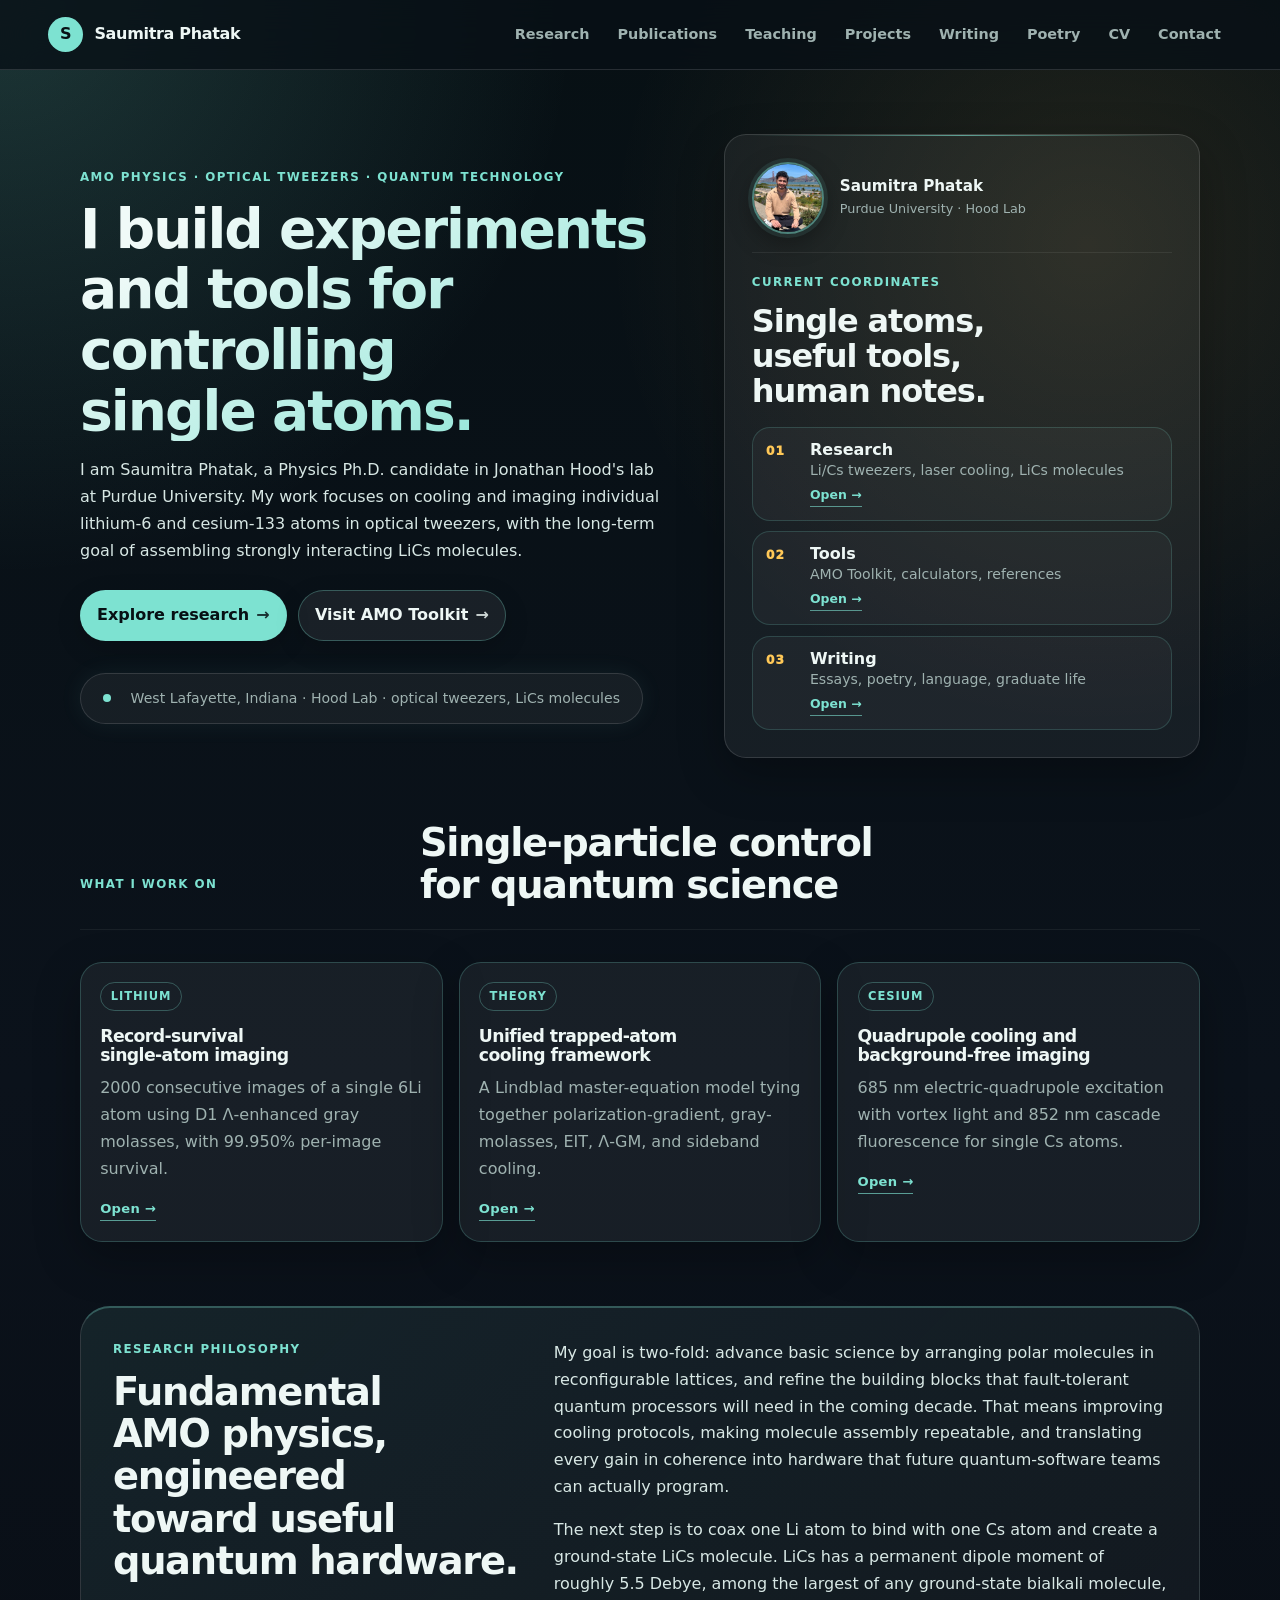
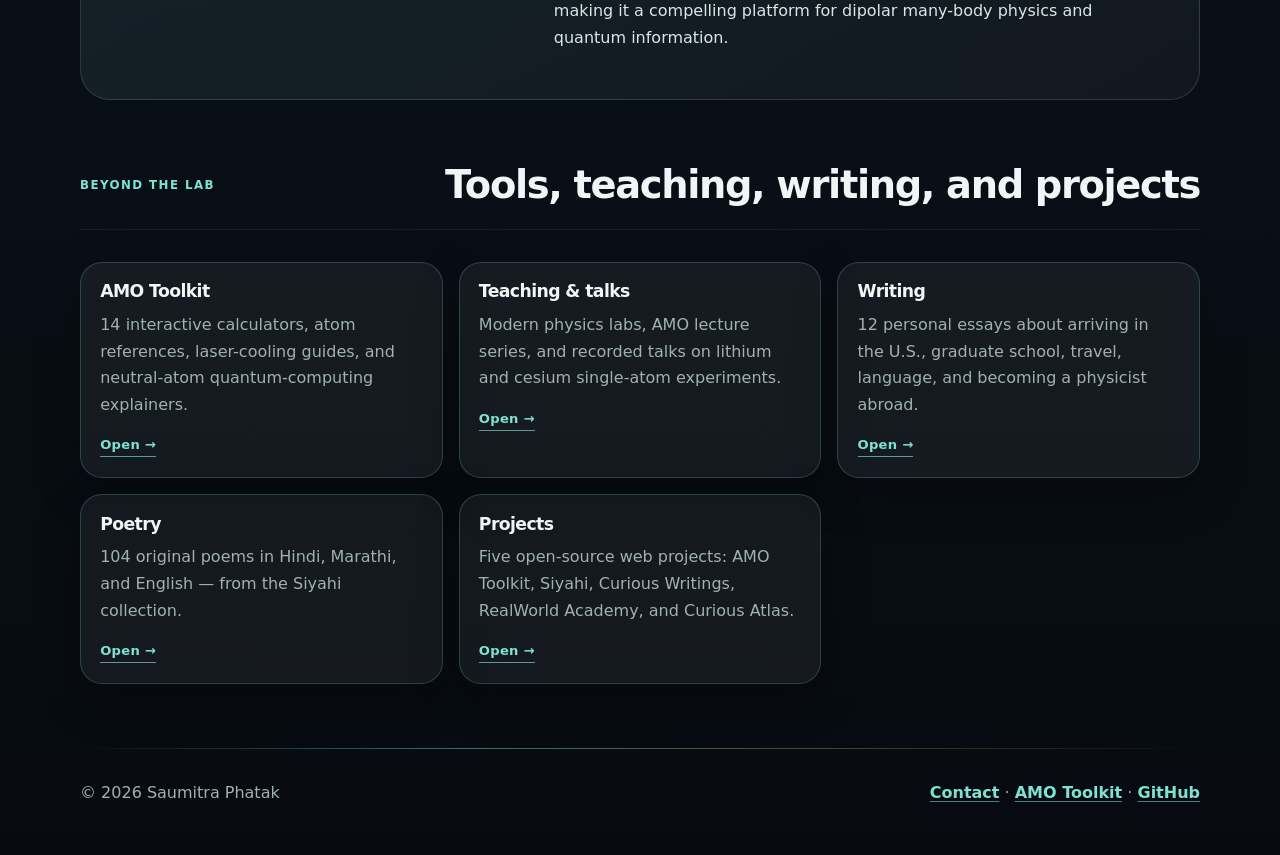
==== index.html @ ee51eb26 "..." ====
<!DOCTYPE html>
<html lang="en">
<head>
  <meta charset="utf-8">
  <meta name="viewport" content="width=device-width, initial-scale=1">
  <title>Saumitra Phatak | AMO Physicist, Builder, Writer</title>
  <meta name="description" content="Personal website of Saumitra Phatak, AMO physicist at Purdue working on optical tweezers, single lithium and cesium atoms, laser cooling, and LiCs molecule assembly.">
  <link rel="canonical" href="https://www.curious96.com/">
  <meta property="og:title" content="Saumitra Phatak | AMO Physicist, Builder, Writer">
  <meta property="og:description" content="Research, publications, teaching, writing, poetry, and AMO tools by Saumitra Phatak.">
  <meta property="og:type" content="website">
  <meta property="og:url" content="https://www.curious96.com/">
  <link rel="icon" href="favicon.svg">
  <link rel="stylesheet" href="css/styles.css">
</head>
<body>
  <header class="site-header">
    <a class="brand" href="index.html" aria-label="Saumitra Phatak home"><span class="brand-mark">S</span><span>Saumitra Phatak</span></a>
    <button class="nav-toggle" aria-label="Toggle navigation">Menu</button>
    <nav class="site-nav" aria-label="Main navigation">
      <a href="research.html">Research</a>
      <a href="publications.html">Publications</a>
      <a href="teaching.html">Teaching</a>
      <a href="projects.html">Projects</a>
      <a href="writing.html">Writing</a>
      <a href="poetry.html">Poetry</a>
      <a href="cv.html">CV</a>
      <a href="contact.html">Contact</a>
    </nav>
  </header>

  <main id="main">
    <section class="hero section-grid">
      <div class="hero-copy">
        <p class="eyebrow">AMO physics · optical tweezers · quantum technology</p>
        <h1>I build experiments and tools for controlling single atoms.</h1>
        <p class="lead">I am Saumitra Phatak, a Physics Ph.D. candidate in Jonathan Hood's lab at Purdue University. My work focuses on cooling and imaging individual lithium-6 and cesium-133 atoms in optical tweezers, with the long-term goal of assembling strongly interacting LiCs molecules.</p>
        <div class="hero-actions">
          <a class="button primary" href="research.html">Explore research</a>
          <a class="button" href="https://amotoolkit.com" target="_blank" rel="noopener">Visit AMO Toolkit</a>
        </div>
        <div class="now-strip">
          <span class="now-dot"></span>
          <span>West Lafayette, Indiana · Hood Lab · optical tweezers, LiCs molecules</span>
        </div>
      </div>
      <aside class="hero-card glass-card">
        <div class="hero-profile">
          <img src="assets/saumitra.jpg" alt="Saumitra Phatak at the Golden Gate Bridge" class="profile-photo">
          <div class="profile-meta">
            <strong>Saumitra Phatak</strong>
            <span>Purdue University · Hood Lab</span>
          </div>
        </div>
        <p class="eyebrow">Current coordinates</p>
        <h2>Single atoms, useful tools, human notes.</h2>
        <div class="coordinate-list">
          <a class="coordinate-item" href="research.html">
            <span>01</span>
            <strong>Research</strong>
            <em>Li/Cs tweezers, laser cooling, LiCs molecules</em>
          </a>
          <a class="coordinate-item" href="https://amotoolkit.com" target="_blank" rel="noopener">
            <span>02</span>
            <strong>Tools</strong>
            <em>AMO Toolkit, calculators, references</em>
          </a>
          <a class="coordinate-item" href="writing.html">
            <span>03</span>
            <strong>Writing</strong>
            <em>Essays, poetry, language, graduate life</em>
          </a>
        </div>
      </aside>
    </section>

    <section class="section reveal">
      <div class="section-head">
        <p class="eyebrow">What I work on</p>
        <h2>Single-particle control for quantum science</h2>
      </div>
      <div class="card-grid three">
        <a class="project-card" href="research.html#lithium">
          <span class="tag">Lithium</span>
          <h3>Record-survival single-atom imaging</h3>
          <p>2000 consecutive images of a single 6Li atom using D1 Λ-enhanced gray molasses, with 99.950% per-image survival.</p>
        </a>
        <a class="project-card" href="research.html#theory">
          <span class="tag">Theory</span>
          <h3>Unified trapped-atom cooling framework</h3>
          <p>A Lindblad master-equation model tying together polarization-gradient, gray-molasses, EIT, Λ-GM, and sideband cooling.</p>
        </a>
        <a class="project-card" href="research.html#cesium">
          <span class="tag">Cesium</span>
          <h3>Quadrupole cooling and background-free imaging</h3>
          <p>685 nm electric-quadrupole excitation with vortex light and 852 nm cascade fluorescence for single Cs atoms.</p>
        </a>
      </div>
    </section>

    <section class="section split-panel reveal">
      <div>
        <p class="eyebrow">Research philosophy</p>
        <h2>Fundamental AMO physics, engineered toward useful quantum hardware.</h2>
      </div>
      <div class="prose">
        <p>My goal is two-fold: advance basic science by arranging polar molecules in reconfigurable lattices, and refine the building blocks that fault-tolerant quantum processors will need in the coming decade. That means improving cooling protocols, making molecule assembly repeatable, and translating every gain in coherence into hardware that future quantum-software teams can actually program.</p>
        <p>The next step is to coax one Li atom to bind with one Cs atom and create a ground-state LiCs molecule. LiCs has a permanent dipole moment of roughly 5.5 Debye, among the largest of any ground-state bialkali molecule, making it a compelling platform for dipolar many-body physics and quantum information.</p>
      </div>
    </section>

    <section class="section reveal">
      <div class="section-head">
        <p class="eyebrow">Beyond the lab</p>
        <h2>Tools, teaching, writing, and projects</h2>
      </div>
      <div class="card-grid three">
        <a class="info-card" href="https://amotoolkit.com" target="_blank" rel="noopener">
          <h3>AMO Toolkit</h3>
          <p>14 interactive calculators, atom references, laser-cooling guides, and neutral-atom quantum-computing explainers.</p>
        </a>
        <a class="info-card" href="teaching.html">
          <h3>Teaching &amp; talks</h3>
          <p>Modern physics labs, AMO lecture series, and recorded talks on lithium and cesium single-atom experiments.</p>
        </a>
        <a class="info-card" href="writing.html">
          <h3>Writing</h3>
          <p>12 personal essays about arriving in the U.S., graduate school, travel, language, and becoming a physicist abroad.</p>
        </a>
        <a class="info-card" href="poetry.html">
          <h3>Poetry</h3>
          <p>104 original poems in Hindi, Marathi, and English — from the Siyahi collection.</p>
        </a>
        <a class="info-card" href="projects.html">
          <h3>Projects</h3>
          <p>Five open-source web projects: AMO Toolkit, Siyahi, Curious Writings, RealWorld Academy, and Curious Atlas.</p>
        </a>
      </div>
    </section>
  </main>

  <footer class="site-footer">
    <span>© <span data-year></span> Saumitra Phatak</span>
    <span><a href="contact.html">Contact</a> · <a href="https://amotoolkit.com" target="_blank" rel="noopener">AMO Toolkit</a> · <a href="https://github.com/saumitraphatak" target="_blank" rel="noopener">GitHub</a></span>
  </footer>
  <script src="js/main.js"></script>
</body>
</html>
---- css/styles.css ----
:root {
  --bg: #081016;
  --bg-soft: #101c24;
  --card: rgba(255,255,255,.055);
  --card-strong: rgba(255,255,255,.09);
  --line: rgba(255,255,255,.13);
  --text: #eef7f5;
  --muted: #9fb2b0;
  --accent: #7de2d1;
  --accent-2: #ffc857;
  --accent-3: #ff7a59;
  --shadow: 0 16px 46px rgba(0,0,0,.28);
  --radius: 22px;
  --max: 1120px;
}
* { box-sizing: border-box; }
html { scroll-behavior: smooth; }
body {
  margin: 0;
  color: var(--text);
  background:
    radial-gradient(circle at top left, rgba(125,226,209,.18), transparent 36rem),
    radial-gradient(circle at 85% 10%, rgba(255,200,87,.11), transparent 30rem),
    linear-gradient(180deg, #071014, #0b121b 44%, #070b11);
  font: 16px/1.68 ui-sans-serif, system-ui, -apple-system, BlinkMacSystemFont, "Segoe UI", sans-serif;
}
a { color: inherit; text-underline-offset: .18em; }
a:focus-visible, button:focus-visible { outline: 2px solid var(--accent); outline-offset: 4px; }
img { max-width: 100%; }
.site-header {
  position: sticky;
  top: 0;
  z-index: 20;
  display: flex;
  align-items: center;
  justify-content: space-between;
  gap: 1rem;
  padding: .9rem clamp(1rem, 4vw, 3rem);
  border-bottom: 1px solid var(--line);
  background: rgba(8,16,22,.78);
  backdrop-filter: blur(18px);
}
.brand { display: inline-flex; align-items: center; gap: .7rem; text-decoration: none; font-weight: 800; letter-spacing: -.02em; }
.brand-mark { display: grid; place-items: center; width: 2.2rem; height: 2.2rem; border-radius: 50%; color: #071014; background: var(--accent); }
.site-nav { display: flex; align-items: center; gap: .35rem; }
.site-nav a { padding: .5rem .7rem; border-radius: 999px; color: var(--muted); text-decoration: none; font-size: .9rem; font-weight: 750; }
.site-nav a:hover, .site-nav a.active { color: var(--text); background: rgba(255,255,255,.08); }
.nav-toggle { display: none; color: var(--text); border: 1px solid var(--line); background: transparent; border-radius: 999px; padding: .45rem .75rem; }
main, .site-footer { width: min(var(--max), calc(100% - 2rem)); margin: 0 auto; }
.section { padding: clamp(2.35rem, 5vw, 4.25rem) 0; }
.section-grid { display: grid; grid-template-columns: minmax(0, 1.02fr) minmax(300px, .82fr); gap: clamp(1.8rem, 4vw, 3.4rem); align-items: center; }
.hero { min-height: auto; padding-top: clamp(2.7rem, 5vw, 4rem); }
.eyebrow { margin: 0 0 .7rem; color: var(--accent); font-weight: 900; text-transform: uppercase; letter-spacing: .12em; font-size: .74rem; }
h1, h2, h3 { line-height: 1.1; letter-spacing: -.035em; text-wrap: balance; }
h1 { margin: 0; font-size: clamp(2.35rem, 4.3vw, 3.95rem); max-width: 760px; }
h2 { margin: 0; font-size: clamp(1.65rem, 3vw, 2.65rem); }
h3 { margin: 0 0 .65rem; font-size: 1.08rem; }
.lead { max-width: 690px; color: #d7e7e4; font-size: clamp(1rem, 1.15vw, 1.08rem); }
.hero-actions { display: flex; flex-wrap: wrap; gap: .7rem; margin-top: 1.6rem; }
.button { display: inline-flex; align-items: center; justify-content: center; gap: .45rem; min-height: 2.7rem; padding: .68rem 1rem; border: 1px solid rgba(125,226,209,.3); border-radius: 999px; text-decoration: none; font-weight: 900; color: var(--text); background: rgba(255,255,255,.065); box-shadow: 0 8px 24px rgba(0,0,0,.18); transition: transform .16s, border-color .16s, background .16s, color .16s; }
.button::after { content: "→"; font-weight: 900; opacity: .85; }
.button:hover { transform: translateY(-2px); border-color: rgba(125,226,209,.75); background: rgba(125,226,209,.12); }
.button.primary { background: var(--accent); color: #071014; border-color: transparent; }
.button.ghost { color: var(--accent); }
.glass-card, .project-card, .info-card, .pub-card, .timeline-item, .writing-card, .contact-card, .cv-block {
  border: 1px solid var(--line);
  border-radius: var(--radius);
  background: var(--card);
  box-shadow: var(--shadow);
}
.hero-card { padding: clamp(1.25rem, 2.4vw, 1.7rem); overflow: hidden; }
.hero-card h2 { font-size: clamp(1.55rem, 2.5vw, 2.15rem); max-width: 13ch; margin-bottom: 1.1rem; }
.orbit { height: 145px; position: relative; display: grid; place-items: center; margin-bottom: .75rem; }
.orbit::before { content: ""; width: 64px; height: 64px; border-radius: 50%; background: var(--accent); box-shadow: 0 0 70px rgba(125,226,209,.45); }
.orbit span { position: absolute; border: 1px solid rgba(255,255,255,.28); border-radius: 50%; animation: spin 14s linear infinite; }
.orbit span:nth-child(1) { width: 145px; height: 58px; transform: rotate(20deg); }
.orbit span:nth-child(2) { width: 130px; height: 78px; transform: rotate(-42deg); animation-duration: 18s; }
.orbit span:nth-child(3) { width: 108px; height: 108px; opacity: .45; animation-duration: 22s; }
@keyframes spin { to { rotate: 360deg; } }
.clean-list { list-style: none; padding: 0; margin: 0; display: grid; gap: .9rem; color: var(--muted); }
.coordinate-list { display: grid; gap: .65rem; }
.coordinate-item {
  display: grid;
  grid-template-columns: 2rem 1fr;
  gap: .15rem .75rem;
  padding: .82rem;
  border: 1px solid rgba(125,226,209,.18);
  border-radius: 18px;
  color: var(--text);
  text-decoration: none;
  background: rgba(255,255,255,.035);
  transition: transform .16s, border-color .16s, background .16s;
}
.coordinate-item:hover { transform: translateY(-2px); border-color: rgba(125,226,209,.55); background: rgba(125,226,209,.09); }
.coordinate-item span {
  grid-row: span 2;
  color: var(--accent-2);
  font-size: .76rem;
  font-weight: 950;
  letter-spacing: .08em;
}
.coordinate-item strong { line-height: 1.1; }
.coordinate-item em { color: var(--muted); font-style: normal; font-size: .88rem; line-height: 1.35; }
.coordinate-item::after {
  content: "Open →";
  grid-column: 2;
  width: fit-content;
  margin-top: .15rem;
  color: var(--accent);
  border-bottom: 1px solid rgba(125,226,209,.6);
  font-size: .78rem;
  font-weight: 900;
}
.section-head { display: flex; justify-content: space-between; gap: 2rem; align-items: end; margin-bottom: 1.8rem; }
.section-head h2 { max-width: 780px; }
.card-grid { display: grid; gap: 1rem; }
.card-grid.three { grid-template-columns: repeat(3, 1fr); }
.project-card, .info-card, .pub-card, .writing-card, .contact-card, .cv-block { padding: 1.2rem; text-decoration: none; transition: transform .18s, border-color .18s, background .18s, box-shadow .18s; }
.project-card[href], .info-card[href], .writing-card[href], .contact-card[href], .pf-card[href] { position: relative; border-color: rgba(125,226,209,.22); }
.project-card[href]::after, .info-card[href]::after, .writing-card[href]::after, .contact-card[href]::after, .pf-card[href]::after {
  content: "Open →";
  display: inline-flex;
  width: fit-content;
  margin-top: .95rem;
  color: var(--accent);
  border-bottom: 1px solid rgba(125,226,209,.65);
  font-size: .82rem;
  font-weight: 900;
  letter-spacing: .02em;
}
.project-card:hover, .info-card:hover, .writing-card:hover, .contact-card:hover, .pf-card:hover { transform: translateY(-3px); border-color: rgba(125,226,209,.65); background: var(--card-strong); box-shadow: 0 18px 54px rgba(0,0,0,.34); }
.project-card p, .info-card p, .pub-card p, .writing-card p, .cv-block p { color: var(--muted); margin: 0; }
.tag { display: inline-flex; width: fit-content; padding: .22rem .6rem; margin-bottom: 1rem; border: 1px solid rgba(125,226,209,.3); color: var(--accent); border-radius: 999px; font-size: .72rem; font-weight: 900; text-transform: uppercase; letter-spacing: .08em; }
.split-panel { display: grid; grid-template-columns: .8fr 1.2fr; gap: 2rem; padding: 2rem; border: 1px solid var(--line); border-radius: calc(var(--radius) + 8px); background: linear-gradient(135deg, rgba(125,226,209,.09), rgba(255,255,255,.04)); }
.prose { color: #d8e8e5; }
.prose a, .site-footer a { color: var(--accent); font-weight: 850; text-decoration: underline; text-decoration-color: rgba(125,226,209,.55); }
.prose a:hover, .site-footer a:hover { text-decoration-color: var(--accent-2); color: var(--accent-2); }
.prose p:first-child { margin-top: 0; }
.page-hero { padding: clamp(3rem, 5vw, 4.2rem) 0 1.5rem; }
.page-hero h1 { font-size: clamp(2.15rem, 4.1vw, 3.45rem); max-width: 760px; }
.page-hero p { max-width: 760px; color: var(--muted); font-size: 1.03rem; }
.timeline { display: grid; gap: 1rem; }
.timeline-item { display: grid; grid-template-columns: 120px 1fr; gap: 1rem; padding: 1.25rem; }
.timeline-year { color: var(--accent-2); font-weight: 900; }
.pub-card { display: grid; gap: .75rem; margin-bottom: 1rem; }
.pub-links { display: flex; flex-wrap: wrap; gap: .55rem; }
.pub-links a { color: #071014; background: var(--accent); border-radius: 999px; padding: .35rem .68rem; text-decoration: none; font-weight: 900; transition: transform .16s, background .16s; }
.pub-links a::after { content: " ↗"; }
.pub-links a:hover { transform: translateY(-2px); background: var(--accent-2); }
.meta-row { display: flex; flex-wrap: wrap; gap: .5rem; color: var(--muted); font-size: .9rem; }
.skill-grid { display: grid; grid-template-columns: repeat(4, 1fr); gap: 1rem; }
.skill-grid ul { margin: .5rem 0 0; padding-left: 1.1rem; color: var(--muted); }
.writing-list { display: grid; gap: .85rem; }
.writing-card { display: grid; grid-template-columns: 1fr auto; gap: 1rem; align-items: center; }
.lang-pill { color: #071014; background: var(--accent-2); border-radius: 999px; padding: .2rem .55rem; font-weight: 900; font-size: .75rem; }
.contact-grid { display: grid; grid-template-columns: repeat(2, 1fr); gap: 1rem; }
.site-footer { display: flex; justify-content: space-between; gap: 1rem; padding: 2rem 0 3rem; color: var(--muted); border-top: 1px solid var(--line); }
.site-footer a { color: var(--accent); }
@media (max-width: 860px) {
  .nav-toggle { display: inline-flex; }
  .site-nav { display: none; position: absolute; top: 64px; left: 1rem; right: 1rem; flex-direction: column; align-items: stretch; padding: 1rem; border: 1px solid var(--line); border-radius: 20px; background: rgba(8,16,22,.96); }
  .site-nav.open { display: flex; }
  .section-grid, .split-panel, .timeline-item, .contact-grid { grid-template-columns: 1fr; }
  .card-grid.three, .skill-grid { grid-template-columns: 1fr; }
  .section-head { display: block; }
  .site-footer { flex-direction: column; }
  .hero { padding-top: 2.25rem; }
  h1 { font-size: clamp(2rem, 10vw, 2.85rem); }
  .page-hero h1 { font-size: clamp(2rem, 9vw, 2.75rem); }
}
@media (min-width: 1400px) {
  h1 { font-size: 3.85rem; }
  .page-hero h1 { font-size: 3.35rem; }
  .hero { padding-top: 3.75rem; }
}
/* Scroll reveal */
.reveal { opacity: 0; transform: translateY(24px); transition: opacity .6s, transform .6s; }
.reveal.visible { opacity: 1; transform: none; }

/* Now strip */
.now-strip { display: flex; align-items: center; gap: 1.2rem; padding: .8rem 1.4rem; border: 1px solid var(--line); border-radius: 999px; background: var(--card); color: var(--muted); font-size: .88rem; margin-top: 2rem; width: fit-content; }
.now-dot { width: 8px; height: 8px; border-radius: 50%; background: var(--accent); flex-shrink: 0; animation: pulse 2s ease-in-out infinite; }
@keyframes pulse { 0%,100% { opacity:1; } 50% { opacity:.4; } }

/* Poem cards */
.poem-grid { display: grid; gap: 1.5rem; grid-template-columns: repeat(auto-fill, minmax(300px, 1fr)); }
.poem-card { padding: 1.75rem; }
.poem-lang-pill { display: inline-flex; padding: .22rem .65rem; border-radius: 999px; font-size: .72rem; font-weight: 900; text-transform: uppercase; letter-spacing: .08em; margin-bottom: 1rem; }
.lang-hindi { background: rgba(255,200,87,.15); color: var(--accent-2); }
.lang-marathi { background: rgba(255,122,89,.15); color: var(--accent-3); }
.lang-english { background: rgba(125,226,209,.15); color: var(--accent); }
.poem-card h3 { font-size: 1.1rem; margin: 0 0 1rem; }
.poem-body-lines { list-style: none; padding: 0; margin: 0; display: grid; gap: .3rem; color: var(--muted); font-style: italic; font-size: .95rem; line-height: 1.7; }
.poem-body-lines.devanagari { font-style: normal; }
.poem-stanza + .poem-stanza { margin-top: .85rem; }
.poem-meaning-note { font-size: .82rem; color: var(--muted); border-top: 1px solid var(--line); padding-top: .75rem; margin-top: .75rem; }

/* Filter row */
.filter-row { display: flex; flex-wrap: wrap; gap: .5rem; margin-bottom: 2rem; }
.filter-btn { padding: .45rem .9rem; border: 1px solid var(--line); border-radius: 999px; background: transparent; color: var(--muted); font-size: .85rem; font-weight: 700; cursor: pointer; transition: background .15s, color .15s, border-color .15s; }
.filter-btn:hover, .filter-btn.active { background: rgba(125,226,209,.15); color: var(--accent); border-color: rgba(125,226,209,.4); }

/* Project feature grid */
.pf-grid { display: grid; grid-template-columns: repeat(auto-fill, minmax(300px, 1fr)); gap: 1.25rem; }
.pf-card { display: block; padding: 1.75rem; text-decoration: none; border: 1px solid var(--line); border-radius: var(--radius); background: var(--card); transition: transform .18s, border-color .18s, background .18s; }
.pf-card:hover { transform: translateY(-4px); border-color: rgba(125,226,209,.45); background: var(--card-strong); }
.pf-card p { color: var(--muted); margin: .5rem 0 0; }
.pf-url { font-size: .8rem; color: var(--muted); margin-top: .6rem; display: block; }

/* CV education & awards */
.cv-edu { display: grid; gap: 1rem; margin-bottom: 2.5rem; }
.cv-edu-item { display: grid; grid-template-columns: 100px 1fr; gap: 1rem; padding: 1.25rem; border: 1px solid var(--line); border-radius: var(--radius); background: var(--card); }
.cv-year { color: var(--accent-2); font-weight: 900; font-size: .9rem; padding-top: .2rem; }
.cv-edu-item h3 { margin-bottom: .25rem; font-size: 1.1rem; }
.cv-edu-item p { color: var(--muted); margin: 0; font-size: .9rem; }
.award-list { display: grid; gap: .75rem; }
.award-item { display: grid; grid-template-columns: 100px 1fr; gap: 1rem; color: var(--muted); padding: .75rem 1.25rem; border: 1px solid var(--line); border-radius: var(--radius); background: var(--card); align-items: start; }
.award-item strong { color: var(--text); font-size: .95rem; display: block; margin-bottom: .2rem; }

/* Contact grid — 3-col on wider screens */
@media (min-width: 860px) { .contact-grid { grid-template-columns: repeat(3, 1fr); } }

/* ─── ELEVATION PASS ──────────────────────────────────────────────── */

/* 1 · Hero headline gradient — text reads white fading to teal */
.hero-copy h1 {
  background: linear-gradient(148deg, #f0faf8 15%, #7de2d1 100%);
  -webkit-background-clip: text;
  -webkit-text-fill-color: transparent;
  background-clip: text;
}

/* 2 · Hero card: top-edge shimmer — simulates a glass surface catching light */
.hero-card {
  position: relative;
  overflow: hidden;
}
.hero-card::after {
  content: '';
  position: absolute;
  inset: 0 0 auto 0;
  height: 1px;
  background: linear-gradient(90deg, transparent 5%, rgba(125,226,209,.65) 50%, transparent 95%);
  pointer-events: none;
}

/* 3 · Interactive cards: accent ring + depth glow on hover */
.project-card:hover,
.info-card:hover,
.contact-card:hover {
  box-shadow: 0 0 0 1px rgba(125,226,209,.38),
              0 22px 60px rgba(0,0,0,.45),
              0 0 32px rgba(125,226,209,.07) !important;
}

/* 4 · Timeline: left accent + horizontal slide on hover */
.timeline-item {
  border-left: 2px solid rgba(125,226,209,.22) !important;
  transition: border-left-color .2s, transform .2s, background .2s !important;
}
.timeline-item:hover {
  border-left-color: rgba(125,226,209,.7) !important;
  transform: translateX(4px) !important;
  background: rgba(125,226,209,.04) !important;
}

/* 5 · Publication card: teal left accent for editorial weight */
.pub-card {
  border-left-width: 2px !important;
  border-left-color: rgba(125,226,209,.55) !important;
  padding-left: 1.5rem;
  transition: border-left-color .2s, box-shadow .2s;
}
.pub-card:hover { border-left-color: var(--accent) !important; }

/* 6 · Section head: thin separator anchors the title */
.section-head {
  padding-bottom: 1.4rem;
  border-bottom: 1px solid rgba(255,255,255,.06);
  margin-bottom: 2rem;
}

/* 7 · Split-panel: top accent stripe */
.split-panel {
  border-top: 2px solid rgba(125,226,209,.3);
}

/* 8 · Footer: gradient rule instead of solid line */
.site-footer {
  border-top: none;
  position: relative;
}
.site-footer::before {
  content: '';
  position: absolute;
  top: 0; left: 0; right: 0;
  height: 1px;
  background: linear-gradient(90deg,
    transparent,
    rgba(125,226,209,.45) 35%,
    rgba(255,200,87,.3) 65%,
    transparent);
}

/* 9 · Staggered fade-in for card-grid children when parent reveals */
.reveal .card-grid > *,
.reveal .pf-grid > * {
  opacity: 0;
  transform: translateY(18px);
  transition: opacity .5s, transform .5s;
}
.reveal.visible .card-grid > *,
.reveal.visible .pf-grid > * { opacity: 1; transform: none; }
.reveal.visible .card-grid > *:nth-child(1),
.reveal.visible .pf-grid > *:nth-child(1) { transition-delay: 0s; }
.reveal.visible .card-grid > *:nth-child(2),
.reveal.visible .pf-grid > *:nth-child(2) { transition-delay: .08s; }
.reveal.visible .card-grid > *:nth-child(3),
.reveal.visible .pf-grid > *:nth-child(3) { transition-delay: .16s; }
.reveal.visible .card-grid > *:nth-child(4),
.reveal.visible .pf-grid > *:nth-child(4) { transition-delay: .24s; }
.reveal.visible .card-grid > *:nth-child(5),
.reveal.visible .pf-grid > *:nth-child(5) { transition-delay: .32s; }

/* 10 · Now-strip: subtle ambient glow */
.now-strip { box-shadow: 0 0 24px rgba(125,226,209,.07); }

/* 11 · Page-hero bottom rule — visual anchor before content */
.page-hero { border-bottom: 1px solid rgba(255,255,255,.05); margin-bottom: .5rem; }

/* ─── PROFILE PHOTO ──────────────────────────────────────────────── */
.hero-profile {
  display: flex;
  align-items: center;
  gap: 1rem;
  margin-bottom: 1.25rem;
  padding-bottom: 1.1rem;
  border-bottom: 1px solid rgba(255,255,255,.07);
}
.profile-photo {
  width: 72px;
  height: 72px;
  border-radius: 50%;
  object-fit: cover;
  object-position: center top;
  border: 2px solid rgba(125,226,209,.5);
  box-shadow: 0 0 0 4px rgba(125,226,209,.1), 0 8px 24px rgba(0,0,0,.35);
  flex-shrink: 0;
}
.profile-meta { display: flex; flex-direction: column; gap: .2rem; }
.profile-meta strong { font-size: .95rem; color: var(--text); line-height: 1.2; }
.profile-meta span { font-size: .8rem; color: var(--muted); }

/* Contact page: large photo alongside hero text */
.contact-hero-profile { display: flex; align-items: flex-start; gap: 2.5rem; }
.contact-profile-photo {
  width: 160px;
  height: 160px;
  border-radius: var(--radius);
  object-fit: cover;
  object-position: center top;
  border: 1px solid rgba(125,226,209,.3);
  box-shadow: 0 0 0 6px rgba(125,226,209,.07), var(--shadow);
  flex-shrink: 0;
}
@media (max-width: 600px) {
  .contact-hero-profile { flex-direction: column; align-items: center; text-align: center; }
  .contact-profile-photo { width: 120px; height: 120px; }
}
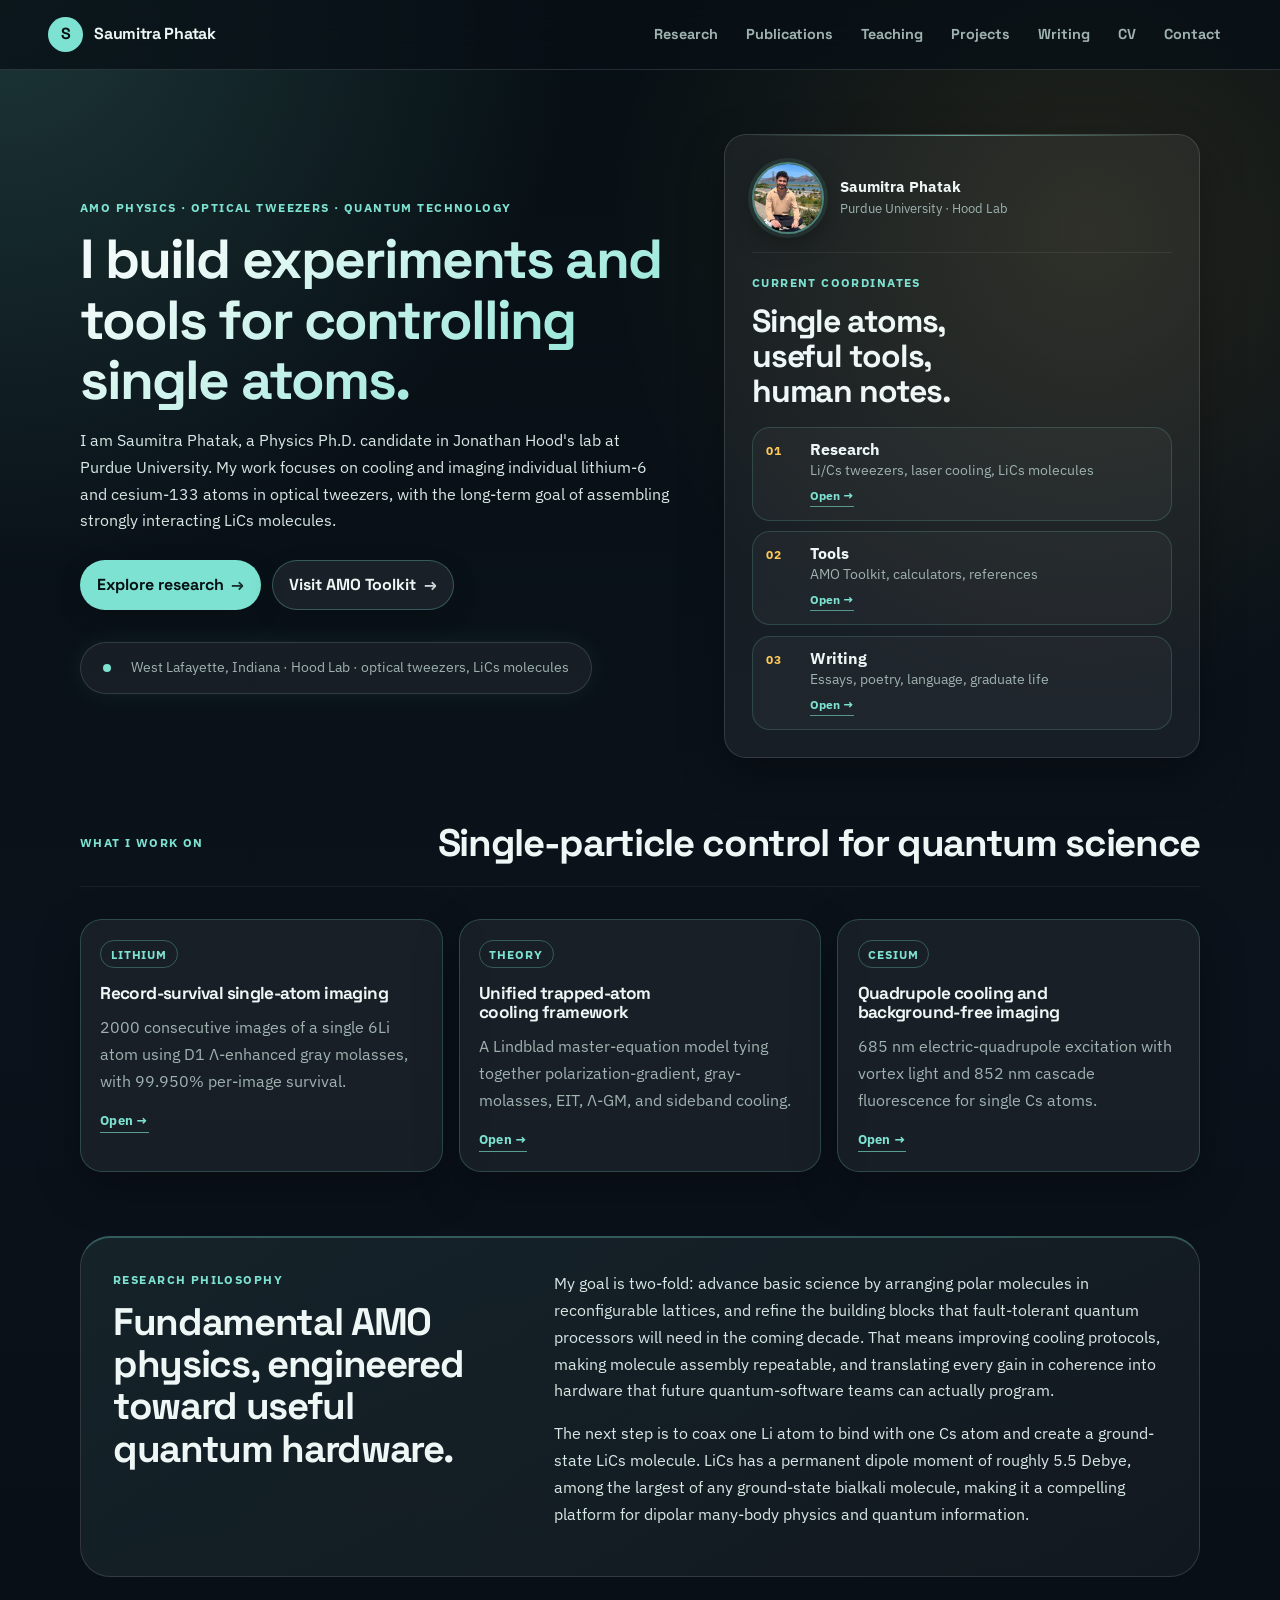
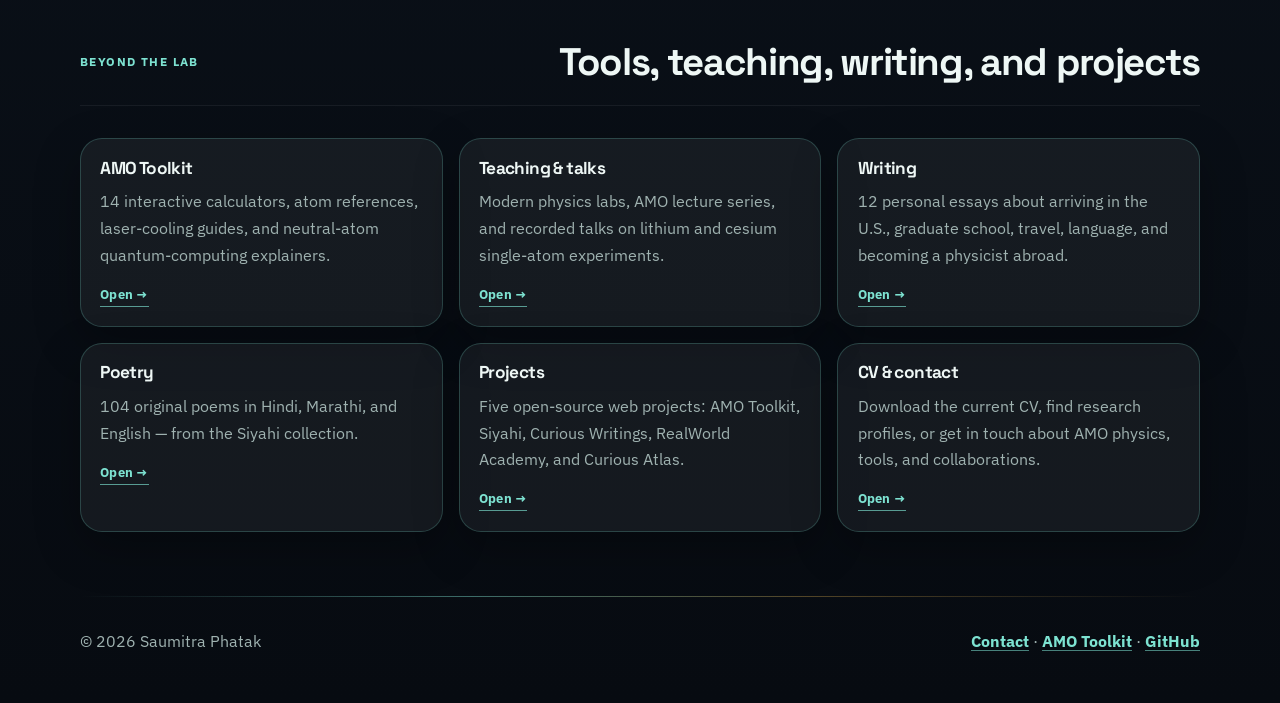
==== commit 7e59304b: "..." ====
--- a/index.html
+++ b/index.html
@@ -11,7 +11,7 @@
   <meta property="og:type" content="website">
   <meta property="og:url" content="https://www.curious96.com/">
   <link rel="icon" href="favicon.svg">
-  <link rel="stylesheet" href="css/styles.css">
+  <link rel="preconnect" href="https://fonts.googleapis.com"><link rel="preconnect" href="https://fonts.gstatic.com" crossorigin><link href="https://fonts.googleapis.com/css2?family=IBM+Plex+Sans:wght@400;500;600;700;800&family=Space+Grotesk:wght@500;600;700&family=Noto+Serif+Devanagari:wght@400;600&display=swap" rel="stylesheet"><link rel="stylesheet" href="css/styles.css">
 </head>
 <body>
   <header class="site-header">
@@ -23,7 +23,7 @@
       <a href="teaching.html">Teaching</a>
       <a href="projects.html">Projects</a>
       <a href="writing.html">Writing</a>
-      <a href="poetry.html">Poetry</a>
+      
       <a href="cv.html">CV</a>
       <a href="contact.html">Contact</a>
     </nav>
@@ -135,6 +135,10 @@
           <h3>Projects</h3>
           <p>Five open-source web projects: AMO Toolkit, Siyahi, Curious Writings, RealWorld Academy, and Curious Atlas.</p>
         </a>
+        <a class="info-card" href="contact.html">
+          <h3>CV &amp; contact</h3>
+          <p>Download the current CV, find research profiles, or get in touch about AMO physics, tools, and collaborations.</p>
+        </a>
       </div>
     </section>
   </main>
--- a/css/styles.css
+++ b/css/styles.css
@@ -22,7 +22,7 @@
     radial-gradient(circle at top left, rgba(125,226,209,.18), transparent 36rem),
     radial-gradient(circle at 85% 10%, rgba(255,200,87,.11), transparent 30rem),
     linear-gradient(180deg, #071014, #0b121b 44%, #070b11);
-  font: 16px/1.68 ui-sans-serif, system-ui, -apple-system, BlinkMacSystemFont, "Segoe UI", sans-serif;
+  font: 16px/1.68 "IBM Plex Sans", ui-sans-serif, system-ui, -apple-system, BlinkMacSystemFont, "Segoe UI", sans-serif;
 }
 a { color: inherit; text-underline-offset: .18em; }
 a:focus-visible, button:focus-visible { outline: 2px solid var(--accent); outline-offset: 4px; }
@@ -40,10 +40,10 @@
   background: rgba(8,16,22,.78);
   backdrop-filter: blur(18px);
 }
-.brand { display: inline-flex; align-items: center; gap: .7rem; text-decoration: none; font-weight: 800; letter-spacing: -.02em; }
+.brand { display: inline-flex; align-items: center; gap: .7rem; text-decoration: none; font-family: "Space Grotesk", "IBM Plex Sans", sans-serif; font-weight: 800; letter-spacing: -.02em; }
 .brand-mark { display: grid; place-items: center; width: 2.2rem; height: 2.2rem; border-radius: 50%; color: #071014; background: var(--accent); }
 .site-nav { display: flex; align-items: center; gap: .35rem; }
-.site-nav a { padding: .5rem .7rem; border-radius: 999px; color: var(--muted); text-decoration: none; font-size: .9rem; font-weight: 750; }
+.site-nav a { padding: .5rem .7rem; border-radius: 999px; color: var(--muted); text-decoration: none; font-family: "Space Grotesk", "IBM Plex Sans", sans-serif; font-size: .9rem; font-weight: 700; }
 .site-nav a:hover, .site-nav a.active { color: var(--text); background: rgba(255,255,255,.08); }
 .nav-toggle { display: none; color: var(--text); border: 1px solid var(--line); background: transparent; border-radius: 999px; padding: .45rem .75rem; }
 main, .site-footer { width: min(var(--max), calc(100% - 2rem)); margin: 0 auto; }
@@ -51,13 +51,13 @@
 .section-grid { display: grid; grid-template-columns: minmax(0, 1.02fr) minmax(300px, .82fr); gap: clamp(1.8rem, 4vw, 3.4rem); align-items: center; }
 .hero { min-height: auto; padding-top: clamp(2.7rem, 5vw, 4rem); }
 .eyebrow { margin: 0 0 .7rem; color: var(--accent); font-weight: 900; text-transform: uppercase; letter-spacing: .12em; font-size: .74rem; }
-h1, h2, h3 { line-height: 1.1; letter-spacing: -.035em; text-wrap: balance; }
+h1, h2, h3 { font-family: "Space Grotesk", "IBM Plex Sans", sans-serif; line-height: 1.1; letter-spacing: -.035em; text-wrap: balance; }
 h1 { margin: 0; font-size: clamp(2.35rem, 4.3vw, 3.95rem); max-width: 760px; }
 h2 { margin: 0; font-size: clamp(1.65rem, 3vw, 2.65rem); }
 h3 { margin: 0 0 .65rem; font-size: 1.08rem; }
 .lead { max-width: 690px; color: #d7e7e4; font-size: clamp(1rem, 1.15vw, 1.08rem); }
 .hero-actions { display: flex; flex-wrap: wrap; gap: .7rem; margin-top: 1.6rem; }
-.button { display: inline-flex; align-items: center; justify-content: center; gap: .45rem; min-height: 2.7rem; padding: .68rem 1rem; border: 1px solid rgba(125,226,209,.3); border-radius: 999px; text-decoration: none; font-weight: 900; color: var(--text); background: rgba(255,255,255,.065); box-shadow: 0 8px 24px rgba(0,0,0,.18); transition: transform .16s, border-color .16s, background .16s, color .16s; }
+.button { display: inline-flex; align-items: center; justify-content: center; gap: .45rem; min-height: 2.7rem; padding: .68rem 1rem; border: 1px solid rgba(125,226,209,.3); border-radius: 999px; text-decoration: none; font-family: "Space Grotesk", "IBM Plex Sans", sans-serif; font-weight: 900; color: var(--text); background: rgba(255,255,255,.065); box-shadow: 0 8px 24px rgba(0,0,0,.18); transition: transform .16s, border-color .16s, background .16s, color .16s; }
 .button::after { content: "→"; font-weight: 900; opacity: .85; }
 .button:hover { transform: translateY(-2px); border-color: rgba(125,226,209,.75); background: rgba(125,226,209,.12); }
 .button.primary { background: var(--accent); color: #071014; border-color: transparent; }
@@ -117,7 +117,7 @@
 .card-grid.three { grid-template-columns: repeat(3, 1fr); }
 .project-card, .info-card, .pub-card, .writing-card, .contact-card, .cv-block { padding: 1.2rem; text-decoration: none; transition: transform .18s, border-color .18s, background .18s, box-shadow .18s; }
 .project-card[href], .info-card[href], .writing-card[href], .contact-card[href], .pf-card[href] { position: relative; border-color: rgba(125,226,209,.22); }
-.project-card[href]::after, .info-card[href]::after, .writing-card[href]::after, .contact-card[href]::after, .pf-card[href]::after {
+.project-card[href]::after, .info-card[href]::after, .pf-card[href]::after {
   content: "Open →";
   display: inline-flex;
   width: fit-content;
@@ -128,13 +128,18 @@
   font-weight: 900;
   letter-spacing: .02em;
 }
+.writing-card[href] h3::after, .contact-card[href] h3::after {
+  content: " ↗";
+  color: var(--accent);
+  font-size: .9em;
+}
 .project-card:hover, .info-card:hover, .writing-card:hover, .contact-card:hover, .pf-card:hover { transform: translateY(-3px); border-color: rgba(125,226,209,.65); background: var(--card-strong); box-shadow: 0 18px 54px rgba(0,0,0,.34); }
-.project-card p, .info-card p, .pub-card p, .writing-card p, .cv-block p { color: var(--muted); margin: 0; }
+.project-card p, .info-card p, .pub-card p, .writing-card p, .contact-card p, .cv-block p { color: var(--muted); margin: 0; }
 .tag { display: inline-flex; width: fit-content; padding: .22rem .6rem; margin-bottom: 1rem; border: 1px solid rgba(125,226,209,.3); color: var(--accent); border-radius: 999px; font-size: .72rem; font-weight: 900; text-transform: uppercase; letter-spacing: .08em; }
 .split-panel { display: grid; grid-template-columns: .8fr 1.2fr; gap: 2rem; padding: 2rem; border: 1px solid var(--line); border-radius: calc(var(--radius) + 8px); background: linear-gradient(135deg, rgba(125,226,209,.09), rgba(255,255,255,.04)); }
 .prose { color: #d8e8e5; }
-.prose a, .site-footer a { color: var(--accent); font-weight: 850; text-decoration: underline; text-decoration-color: rgba(125,226,209,.55); }
-.prose a:hover, .site-footer a:hover { text-decoration-color: var(--accent-2); color: var(--accent-2); }
+.prose a, .lead a, .site-footer a { color: var(--accent); font-weight: 850; text-decoration: underline; text-decoration-color: rgba(125,226,209,.55); }
+.prose a:hover, .lead a:hover, .site-footer a:hover { text-decoration-color: var(--accent-2); color: var(--accent-2); }
 .prose p:first-child { margin-top: 0; }
 .page-hero { padding: clamp(3rem, 5vw, 4.2rem) 0 1.5rem; }
 .page-hero h1 { font-size: clamp(2.15rem, 4.1vw, 3.45rem); max-width: 760px; }
@@ -190,6 +195,9 @@
 .lang-marathi { background: rgba(255,122,89,.15); color: var(--accent-3); }
 .lang-english { background: rgba(125,226,209,.15); color: var(--accent); }
 .poem-card h3 { font-size: 1.1rem; margin: 0 0 1rem; }
+.devanagari { font-family: "Noto Serif Devanagari", serif; }
+.title-translation { font-family: inherit; font-weight: 400; color: var(--muted); font-size: .85rem; }
+.essay-translation { font-size: .88rem; }
 .poem-body-lines { list-style: none; padding: 0; margin: 0; display: grid; gap: .3rem; color: var(--muted); font-style: italic; font-size: .95rem; line-height: 1.7; }
 .poem-body-lines.devanagari { font-style: normal; }
 .poem-stanza + .poem-stanza { margin-top: .85rem; }
@@ -206,6 +214,8 @@
 .pf-card:hover { transform: translateY(-4px); border-color: rgba(125,226,209,.45); background: var(--card-strong); }
 .pf-card p { color: var(--muted); margin: .5rem 0 0; }
 .pf-url { font-size: .8rem; color: var(--muted); margin-top: .6rem; display: block; }
+.action-row { margin-top: 1.5rem; }
+.inline-code { background: rgba(255,255,255,.08); padding: .1rem .4rem; border-radius: 4px; font-size: .9em; }
 
 /* CV education & awards */
 .cv-edu { display: grid; gap: 1rem; margin-bottom: 2.5rem; }
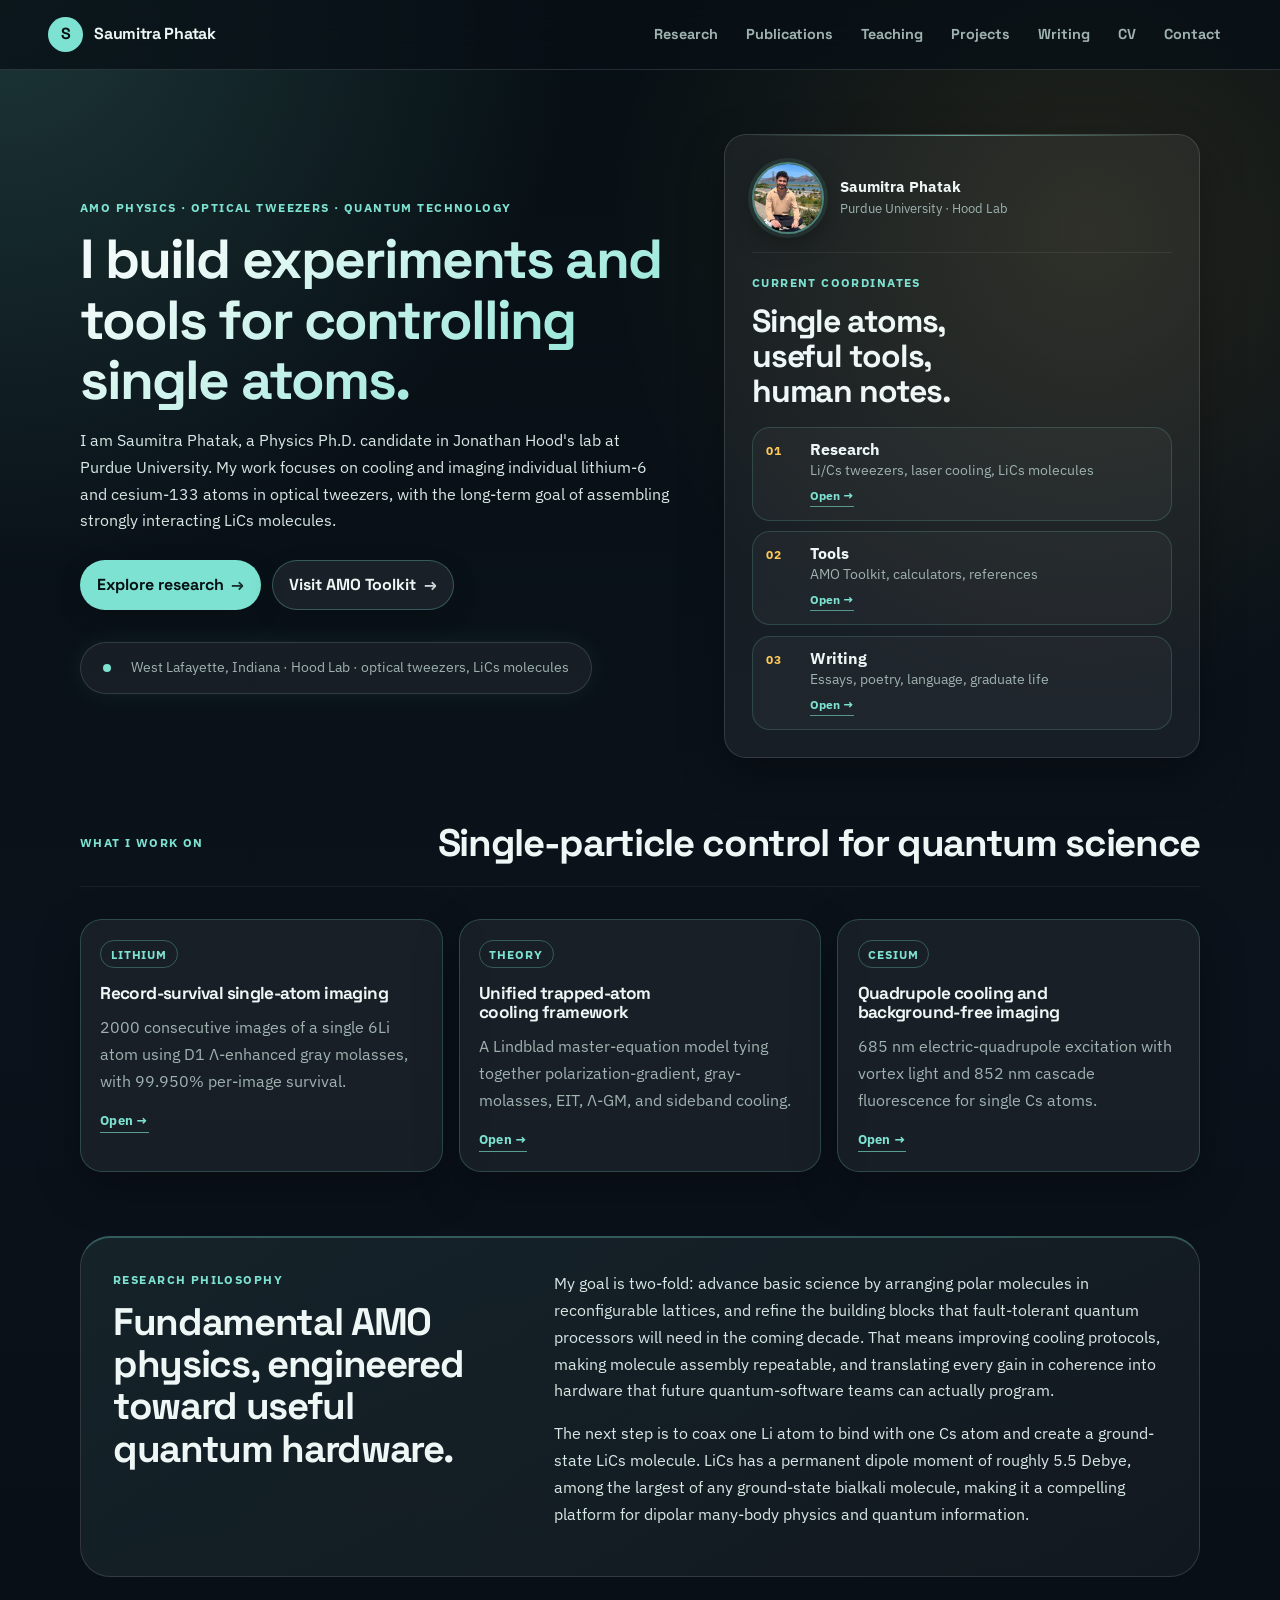
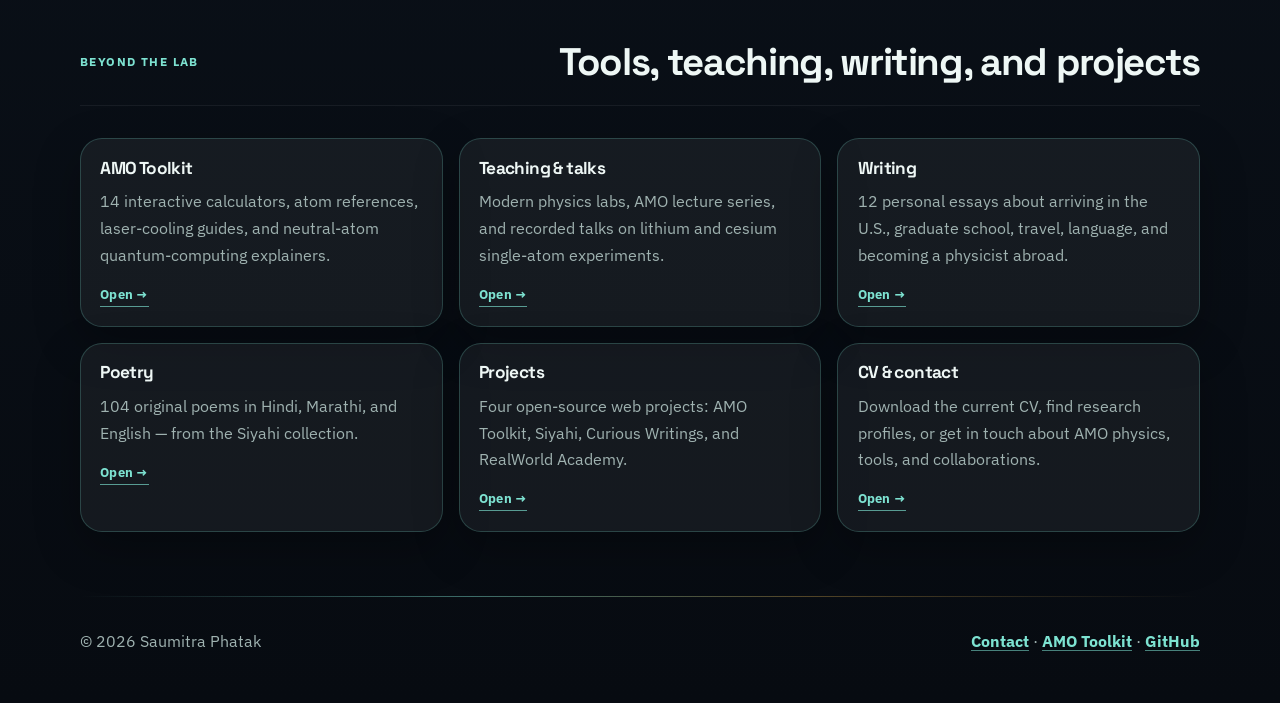
==== commit f572f85a: "...." ====
--- a/index.html
+++ b/index.html
@@ -133,7 +133,7 @@
         </a>
         <a class="info-card" href="projects.html">
           <h3>Projects</h3>
-          <p>Five open-source web projects: AMO Toolkit, Siyahi, Curious Writings, RealWorld Academy, and Curious Atlas.</p>
+          <p>Four open-source web projects: AMO Toolkit, Siyahi, Curious Writings, and RealWorld Academy.</p>
         </a>
         <a class="info-card" href="contact.html">
           <h3>CV &amp; contact</h3>
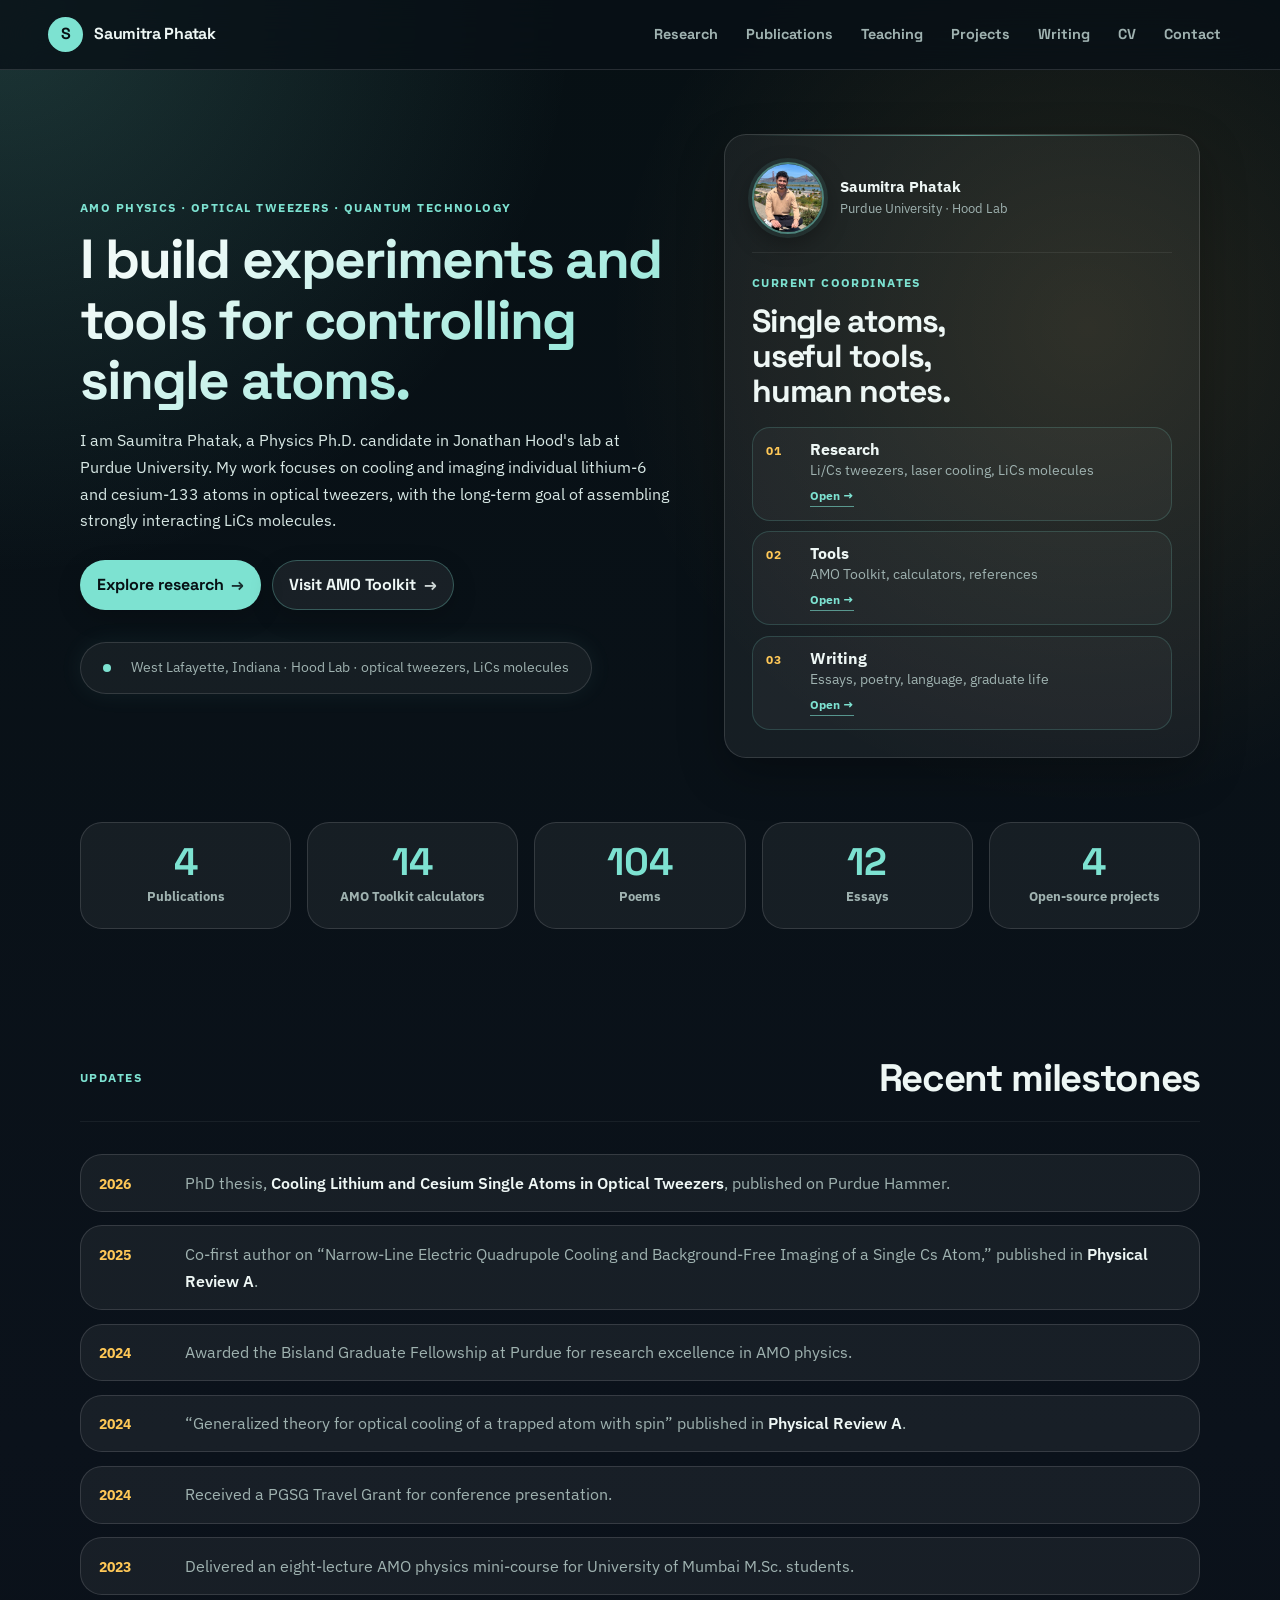
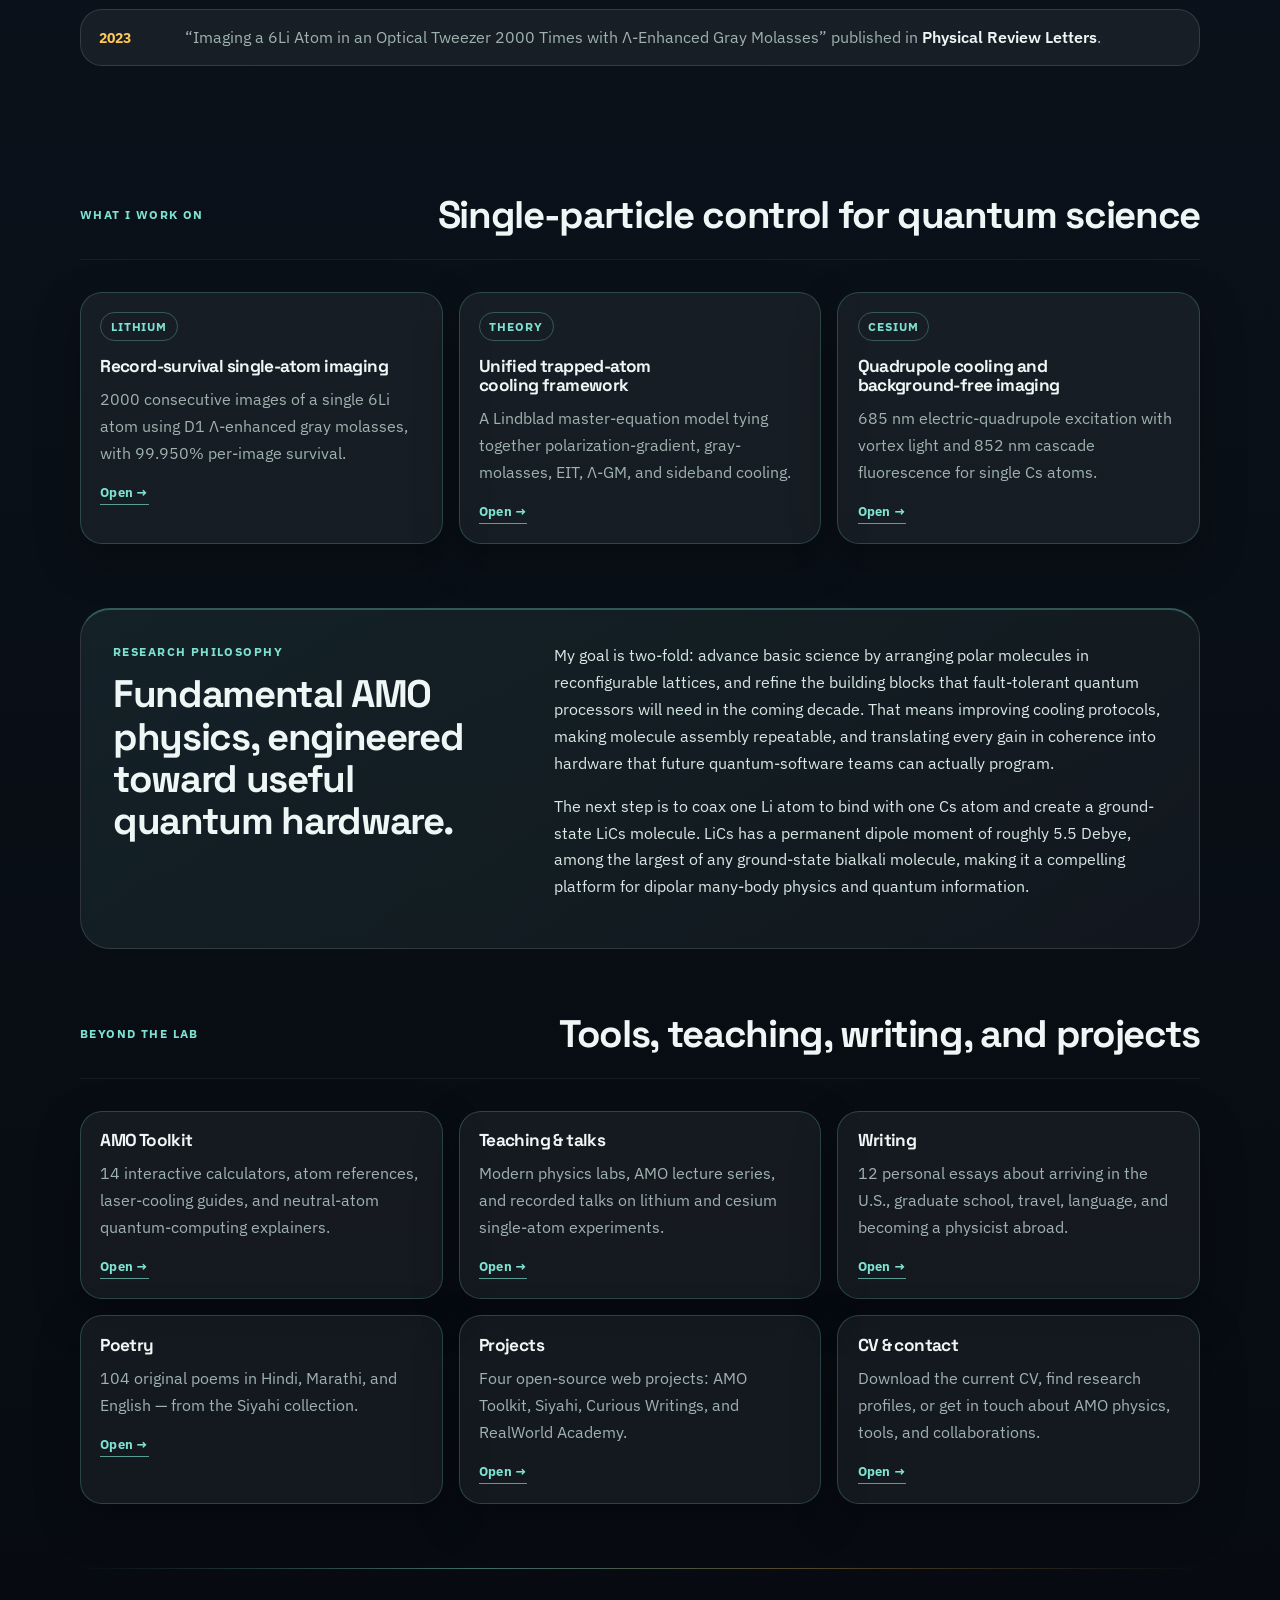
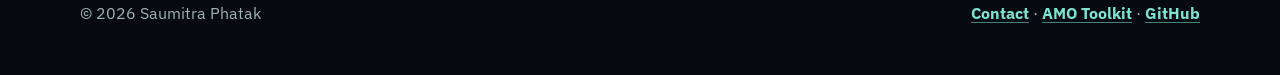
==== commit 9812442c: "..." ====
--- a/index.html
+++ b/index.html
@@ -3,6 +3,15 @@
 <head>
   <meta charset="utf-8">
   <meta name="viewport" content="width=device-width, initial-scale=1">
+<!-- Google tag (gtag.js) -->
+<script async src="https://www.googletagmanager.com/gtag/js?id=G-5DGRCQ7X4Q"></script>
+<script>
+  window.dataLayer = window.dataLayer || [];
+  function gtag(){dataLayer.push(arguments);}
+  gtag('js', new Date());
+  gtag('config', 'G-5DGRCQ7X4Q');
+</script>
+
   <title>Saumitra Phatak | AMO Physicist, Builder, Writer</title>
   <meta name="description" content="Personal website of Saumitra Phatak, AMO physicist at Purdue working on optical tweezers, single lithium and cesium atoms, laser cooling, and LiCs molecule assembly.">
   <link rel="canonical" href="https://www.curious96.com/">
@@ -10,14 +19,40 @@
   <meta property="og:description" content="Research, publications, teaching, writing, poetry, and AMO tools by Saumitra Phatak.">
   <meta property="og:type" content="website">
   <meta property="og:url" content="https://www.curious96.com/">
+<meta property="og:image" content="https://www.curious96.com/assets/saumitra.jpg">
+<meta name="twitter:card" content="summary_large_image">
+<meta name="twitter:title" content="Saumitra Phatak | AMO Physicist, Builder, Writer">
+<meta name="twitter:description" content="Personal website of Saumitra Phatak, AMO physicist at Purdue working on optical tweezers, single lithium and cesium atoms, laser cooling, and LiCs molecule assembly.">
+<meta name="twitter:image" content="https://www.curious96.com/assets/saumitra.jpg">
   <link rel="icon" href="favicon.svg">
-  <link rel="preconnect" href="https://fonts.googleapis.com"><link rel="preconnect" href="https://fonts.gstatic.com" crossorigin><link href="https://fonts.googleapis.com/css2?family=IBM+Plex+Sans:wght@400;500;600;700;800&family=Space+Grotesk:wght@500;600;700&family=Noto+Serif+Devanagari:wght@400;600&display=swap" rel="stylesheet"><link rel="stylesheet" href="css/styles.css">
+  <link rel="preconnect" href="https://fonts.googleapis.com"><link rel="preconnect" href="https://fonts.gstatic.com" crossorigin><link href="https://fonts.googleapis.com/css2?family=IBM+Plex+Sans:wght@400;500;600;700;800&family=Space+Grotesk:wght@500;600;700&display=swap" rel="stylesheet"><link rel="stylesheet" href="css/styles.css">
+<script type="application/ld+json">
+{
+  "@context": "https://schema.org",
+  "@type": "Person",
+  "name": "Saumitra Phatak",
+  "url": "https://www.curious96.com/",
+  "image": "https://www.curious96.com/assets/saumitra.jpg",
+  "jobTitle": "Physics Ph.D. Candidate",
+  "affiliation": {
+    "@type": "CollegeOrUniversity",
+    "name": "Purdue University"
+  },
+  "sameAs": [
+    "https://scholar.google.com/citations?hl=en&user=sFSr0coAAAAJ",
+    "https://github.com/saumitraphatak",
+    "https://www.linkedin.com/in/saumitra-phatak",
+    "https://www.instagram.com/curious_poem/"
+  ]
+}
+</script>
 </head>
 <body>
+  <a class="skip-link" href="#main">Skip to content</a>
   <header class="site-header">
     <a class="brand" href="index.html" aria-label="Saumitra Phatak home"><span class="brand-mark">S</span><span>Saumitra Phatak</span></a>
-    <button class="nav-toggle" aria-label="Toggle navigation">Menu</button>
-    <nav class="site-nav" aria-label="Main navigation">
+    <button class="nav-toggle" aria-label="Toggle navigation" aria-expanded="false" aria-controls="site-nav">Menu</button>
+    <nav class="site-nav" id="site-nav" aria-label="Main navigation">
       <a href="research.html">Research</a>
       <a href="publications.html">Publications</a>
       <a href="teaching.html">Teaching</a>
@@ -46,7 +81,7 @@
       </div>
       <aside class="hero-card glass-card">
         <div class="hero-profile">
-          <img src="assets/saumitra.jpg" alt="Saumitra Phatak at the Golden Gate Bridge" class="profile-photo">
+          <img src="assets/saumitra.jpg" alt="Saumitra Phatak at the Golden Gate Bridge" class="profile-photo" width="72" height="72">
           <div class="profile-meta">
             <strong>Saumitra Phatak</strong>
             <span>Purdue University · Hood Lab</span>
@@ -75,6 +110,32 @@
     </section>
 
     <section class="section reveal">
+      <div class="stat-strip">
+        <div class="stat-item"><span class="stat-number">4</span><span class="stat-label">Publications</span></div>
+        <div class="stat-item"><span class="stat-number">14</span><span class="stat-label">AMO Toolkit calculators</span></div>
+        <div class="stat-item"><span class="stat-number">104</span><span class="stat-label">Poems</span></div>
+        <div class="stat-item"><span class="stat-number">12</span><span class="stat-label">Essays</span></div>
+        <div class="stat-item"><span class="stat-number">4</span><span class="stat-label">Open-source projects</span></div>
+      </div>
+    </section>
+
+    <section class="section reveal">
+      <div class="section-head">
+        <p class="eyebrow">Updates</p>
+        <h2>Recent milestones</h2>
+      </div>
+      <ul class="news-list">
+        <li class="news-item"><span class="news-date">2026</span><span>PhD thesis, <em>Cooling Lithium and Cesium Single Atoms in Optical Tweezers</em>, published on Purdue Hammer.</span></li>
+        <li class="news-item"><span class="news-date">2025</span><span>Co-first author on &ldquo;Narrow-Line Electric Quadrupole Cooling and Background-Free Imaging of a Single Cs Atom,&rdquo; published in <em>Physical Review A</em>.</span></li>
+        <li class="news-item"><span class="news-date">2024</span><span>Awarded the Bisland Graduate Fellowship at Purdue for research excellence in AMO physics.</span></li>
+        <li class="news-item"><span class="news-date">2024</span><span>&ldquo;Generalized theory for optical cooling of a trapped atom with spin&rdquo; published in <em>Physical Review A</em>.</span></li>
+        <li class="news-item"><span class="news-date">2024</span><span>Received a PGSG Travel Grant for conference presentation.</span></li>
+        <li class="news-item"><span class="news-date">2023</span><span>Delivered an eight-lecture AMO physics mini-course for University of Mumbai M.Sc. students.</span></li>
+        <li class="news-item"><span class="news-date">2023</span><span>&ldquo;Imaging a 6Li Atom in an Optical Tweezer 2000 Times with &Lambda;-Enhanced Gray Molasses&rdquo; published in <em>Physical Review Letters</em>.</span></li>
+      </ul>
+    </section>
+
+    <section class="section reveal">
       <div class="section-head">
         <p class="eyebrow">What I work on</p>
         <h2>Single-particle control for quantum science</h2>
--- a/css/styles.css
+++ b/css/styles.css
@@ -377,3 +377,43 @@
   .contact-hero-profile { flex-direction: column; align-items: center; text-align: center; }
   .contact-profile-photo { width: 120px; height: 120px; }
 }
+
+/* Skip-to-content link (accessibility) */
+.skip-link {
+  position: absolute;
+  left: -9999px;
+  top: 0;
+  z-index: 100;
+  padding: .75rem 1.25rem;
+  background: var(--accent);
+  color: #071014;
+  font-weight: 900;
+  border-radius: 0 0 12px 0;
+  text-decoration: none;
+}
+.skip-link:focus {
+  left: 0;
+}
+
+/* Stat strip (homepage) */
+.stat-strip { display: grid; grid-template-columns: repeat(5, 1fr); gap: 1rem; }
+.stat-item { display: flex; flex-direction: column; align-items: center; gap: .3rem; padding: 1.25rem .75rem; border: 1px solid var(--line); border-radius: var(--radius); background: var(--card); text-align: center; }
+.stat-number { font-family: "Space Grotesk", "IBM Plex Sans", sans-serif; font-weight: 800; font-size: clamp(1.8rem, 3vw, 2.4rem); color: var(--accent); line-height: 1; }
+.stat-label { color: var(--muted); font-size: .8rem; font-weight: 700; }
+@media (max-width: 860px) { .stat-strip { grid-template-columns: repeat(2, 1fr); } }
+
+/* News / updates list (homepage) */
+.news-list { list-style: none; margin: 0; padding: 0; display: grid; gap: .85rem; }
+.news-item { display: grid; grid-template-columns: 70px 1fr; gap: 1rem; padding: .9rem 1.1rem; border: 1px solid var(--line); border-radius: var(--radius); background: var(--card); color: var(--muted); align-items: baseline; }
+.news-date { color: var(--accent-2); font-weight: 900; font-size: .9rem; }
+.news-item em { color: var(--text); font-style: normal; font-weight: 600; }
+@media (max-width: 600px) { .news-item { grid-template-columns: 1fr; gap: .3rem; } }
+
+/* BibTeX blocks (publications page) */
+.bibtex-details { margin-top: .85rem; }
+.bibtex-details summary { cursor: pointer; color: var(--accent); font-weight: 800; font-size: .78rem; text-transform: uppercase; letter-spacing: .06em; }
+.bibtex-details summary:focus-visible { outline: 2px solid var(--accent); outline-offset: 4px; }
+.bibtex-block { margin: .6rem 0; padding: .9rem 1rem; border: 1px solid var(--line); border-radius: 12px; background: rgba(0,0,0,.25); color: var(--muted); font-family: ui-monospace, "SF Mono", Menlo, monospace; font-size: .78rem; line-height: 1.55; white-space: pre-wrap; word-break: break-word; overflow-x: auto; }
+.bibtex-copy { border: 1px solid rgba(125,226,209,.3); background: rgba(255,255,255,.06); color: var(--text); border-radius: 999px; padding: .35rem .8rem; font-size: .78rem; font-weight: 800; cursor: pointer; font-family: "Space Grotesk","IBM Plex Sans",sans-serif; }
+.bibtex-copy:hover { border-color: rgba(125,226,209,.7); background: rgba(125,226,209,.12); }
+.bibtex-copy:focus-visible { outline: 2px solid var(--accent); outline-offset: 2px; }
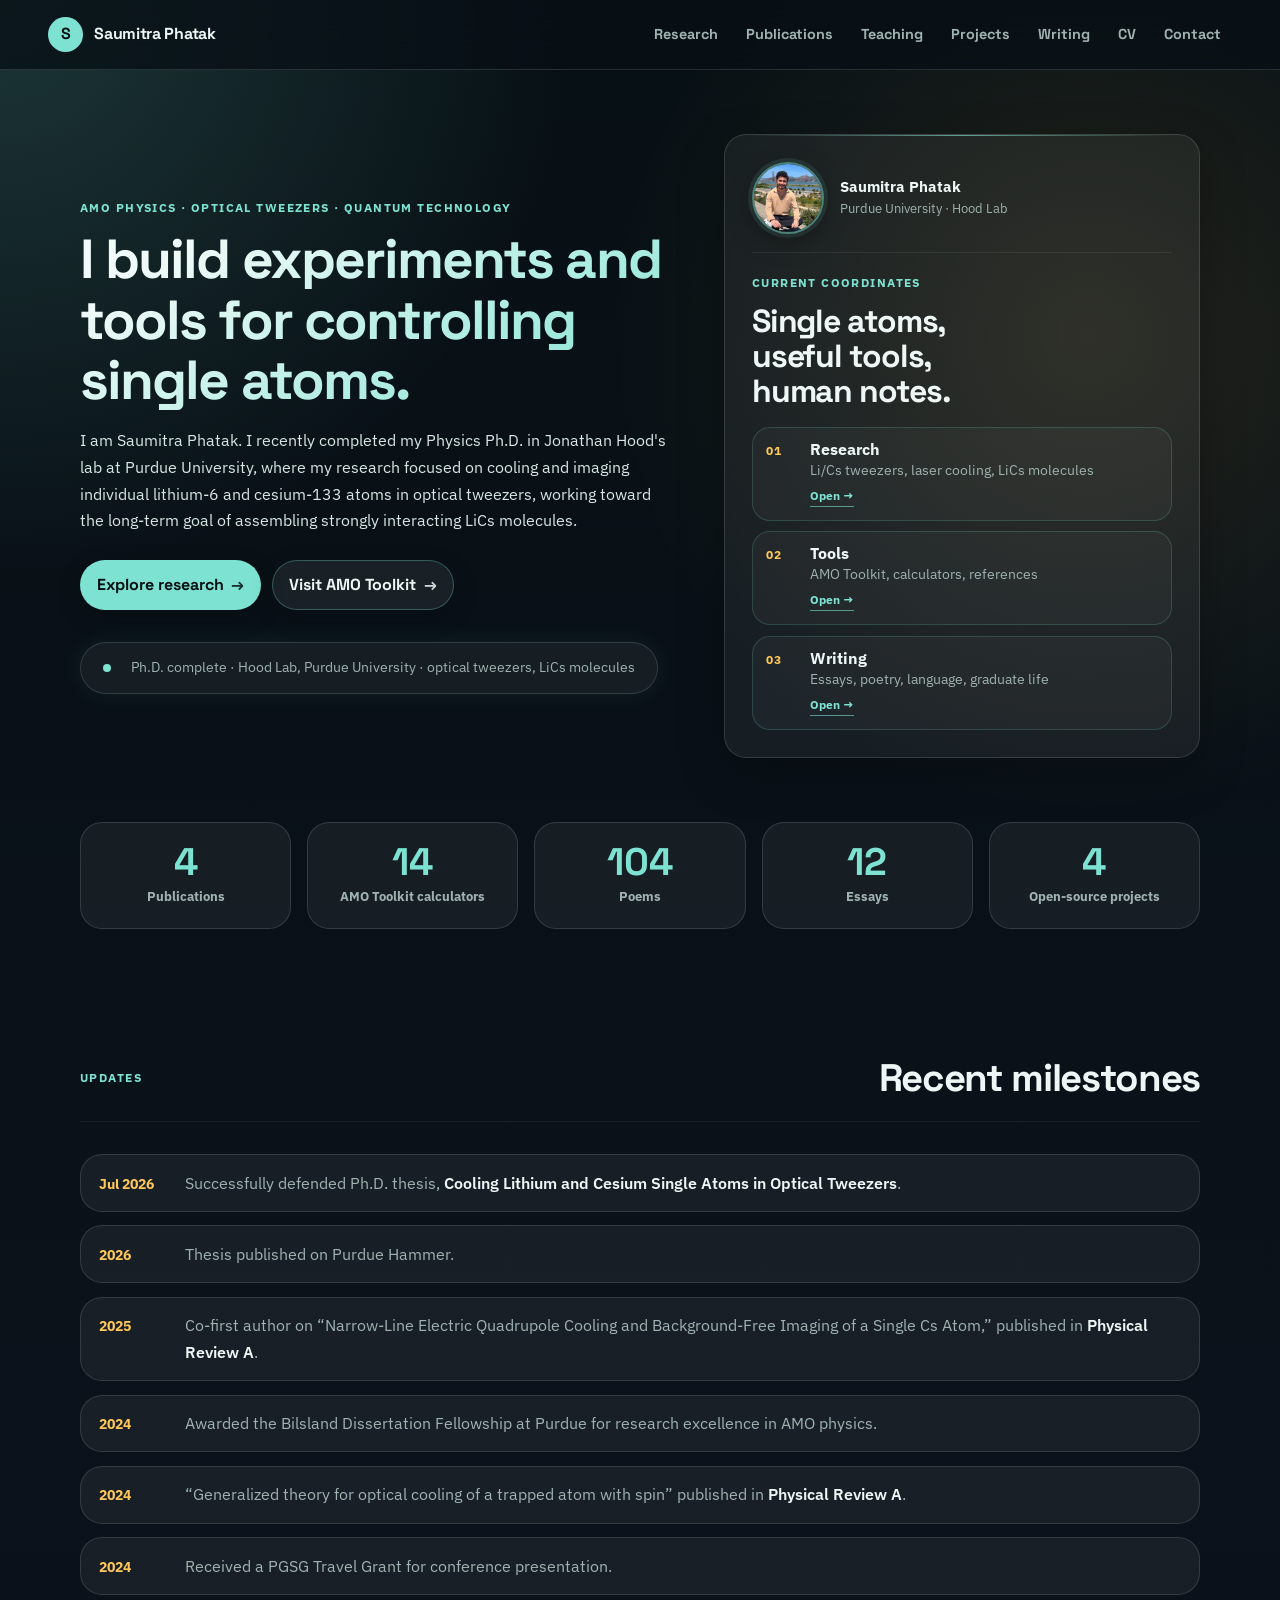
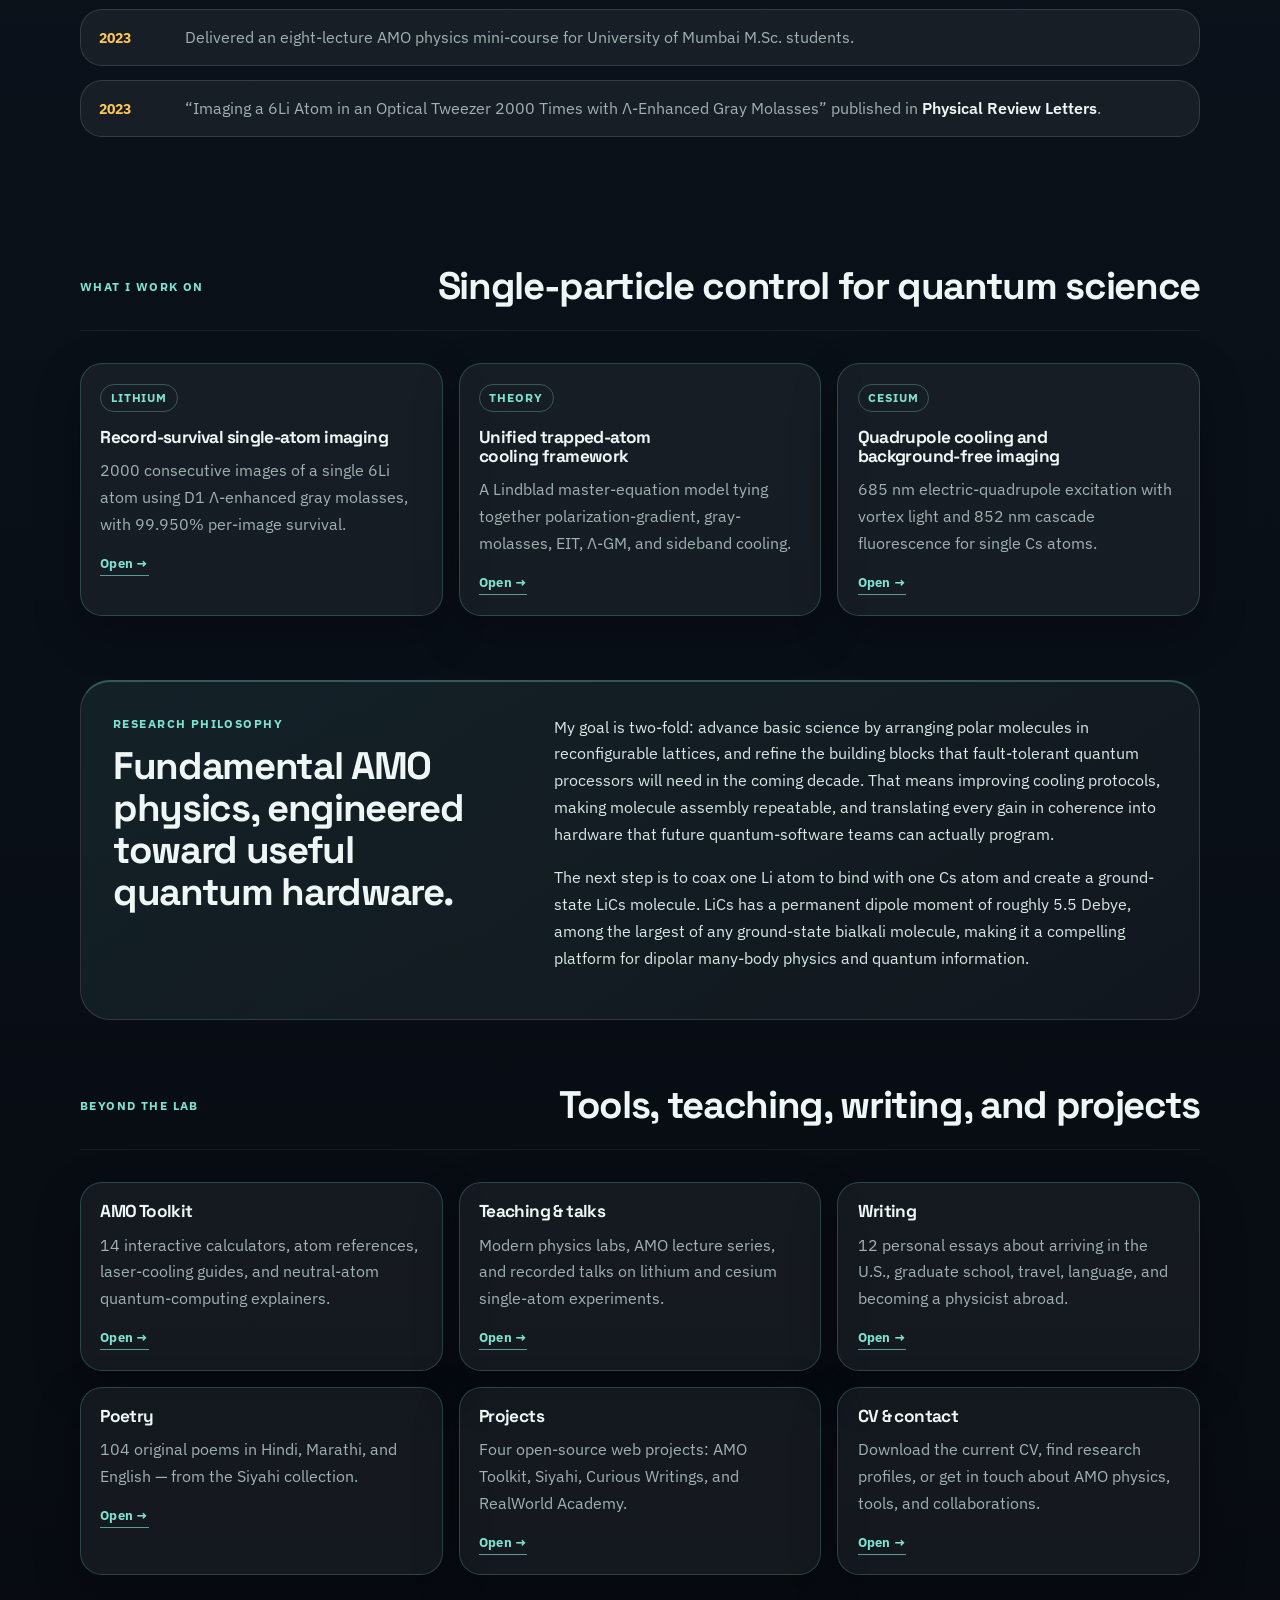
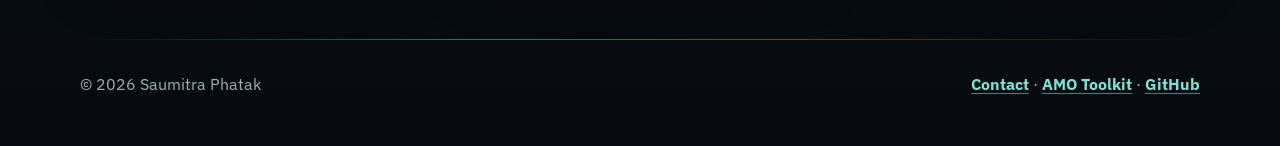
==== commit a4174633: "..." ====
--- a/index.html
+++ b/index.html
@@ -13,7 +13,7 @@
 </script>
 
   <title>Saumitra Phatak | AMO Physicist, Builder, Writer</title>
-  <meta name="description" content="Personal website of Saumitra Phatak, AMO physicist at Purdue working on optical tweezers, single lithium and cesium atoms, laser cooling, and LiCs molecule assembly.">
+  <meta name="description" content="Personal website of Saumitra Phatak, an AMO physicist and recent Purdue Ph.D. working on optical tweezers, single lithium and cesium atoms, laser cooling, and LiCs molecule assembly.">
   <link rel="canonical" href="https://www.curious96.com/">
   <meta property="og:title" content="Saumitra Phatak | AMO Physicist, Builder, Writer">
   <meta property="og:description" content="Research, publications, teaching, writing, poetry, and AMO tools by Saumitra Phatak.">
@@ -22,7 +22,7 @@
 <meta property="og:image" content="https://www.curious96.com/assets/saumitra.jpg">
 <meta name="twitter:card" content="summary_large_image">
 <meta name="twitter:title" content="Saumitra Phatak | AMO Physicist, Builder, Writer">
-<meta name="twitter:description" content="Personal website of Saumitra Phatak, AMO physicist at Purdue working on optical tweezers, single lithium and cesium atoms, laser cooling, and LiCs molecule assembly.">
+<meta name="twitter:description" content="Personal website of Saumitra Phatak, an AMO physicist and recent Purdue Ph.D. working on optical tweezers, single lithium and cesium atoms, laser cooling, and LiCs molecule assembly.">
 <meta name="twitter:image" content="https://www.curious96.com/assets/saumitra.jpg">
   <link rel="icon" href="favicon.svg">
   <link rel="preconnect" href="https://fonts.googleapis.com"><link rel="preconnect" href="https://fonts.gstatic.com" crossorigin><link href="https://fonts.googleapis.com/css2?family=IBM+Plex+Sans:wght@400;500;600;700;800&family=Space+Grotesk:wght@500;600;700&display=swap" rel="stylesheet"><link rel="stylesheet" href="css/styles.css">
@@ -33,7 +33,7 @@
   "name": "Saumitra Phatak",
   "url": "https://www.curious96.com/",
   "image": "https://www.curious96.com/assets/saumitra.jpg",
-  "jobTitle": "Physics Ph.D. Candidate",
+  "jobTitle": "AMO Physicist",
   "affiliation": {
     "@type": "CollegeOrUniversity",
     "name": "Purdue University"
@@ -69,14 +69,14 @@
       <div class="hero-copy">
         <p class="eyebrow">AMO physics · optical tweezers · quantum technology</p>
         <h1>I build experiments and tools for controlling single atoms.</h1>
-        <p class="lead">I am Saumitra Phatak, a Physics Ph.D. candidate in Jonathan Hood's lab at Purdue University. My work focuses on cooling and imaging individual lithium-6 and cesium-133 atoms in optical tweezers, with the long-term goal of assembling strongly interacting LiCs molecules.</p>
+        <p class="lead">I am Saumitra Phatak. I recently completed my Physics Ph.D. in Jonathan Hood's lab at Purdue University, where my research focused on cooling and imaging individual lithium-6 and cesium-133 atoms in optical tweezers, working toward the long-term goal of assembling strongly interacting LiCs molecules.</p>
         <div class="hero-actions">
           <a class="button primary" href="research.html">Explore research</a>
           <a class="button" href="https://amotoolkit.com" target="_blank" rel="noopener">Visit AMO Toolkit</a>
         </div>
         <div class="now-strip">
           <span class="now-dot"></span>
-          <span>West Lafayette, Indiana · Hood Lab · optical tweezers, LiCs molecules</span>
+          <span>Ph.D. complete · Hood Lab, Purdue University · optical tweezers, LiCs molecules</span>
         </div>
       </div>
       <aside class="hero-card glass-card">
@@ -125,9 +125,10 @@
         <h2>Recent milestones</h2>
       </div>
       <ul class="news-list">
-        <li class="news-item"><span class="news-date">2026</span><span>PhD thesis, <em>Cooling Lithium and Cesium Single Atoms in Optical Tweezers</em>, published on Purdue Hammer.</span></li>
+        <li class="news-item"><span class="news-date">Jul 2026</span><span>Successfully defended Ph.D. thesis, <em>Cooling Lithium and Cesium Single Atoms in Optical Tweezers</em>.</span></li>
+        <li class="news-item"><span class="news-date">2026</span><span>Thesis published on Purdue Hammer.</span></li>
         <li class="news-item"><span class="news-date">2025</span><span>Co-first author on &ldquo;Narrow-Line Electric Quadrupole Cooling and Background-Free Imaging of a Single Cs Atom,&rdquo; published in <em>Physical Review A</em>.</span></li>
-        <li class="news-item"><span class="news-date">2024</span><span>Awarded the Bisland Graduate Fellowship at Purdue for research excellence in AMO physics.</span></li>
+        <li class="news-item"><span class="news-date">2024</span><span>Awarded the Bilsland Dissertation Fellowship at Purdue for research excellence in AMO physics.</span></li>
         <li class="news-item"><span class="news-date">2024</span><span>&ldquo;Generalized theory for optical cooling of a trapped atom with spin&rdquo; published in <em>Physical Review A</em>.</span></li>
         <li class="news-item"><span class="news-date">2024</span><span>Received a PGSG Travel Grant for conference presentation.</span></li>
         <li class="news-item"><span class="news-date">2023</span><span>Delivered an eight-lecture AMO physics mini-course for University of Mumbai M.Sc. students.</span></li>
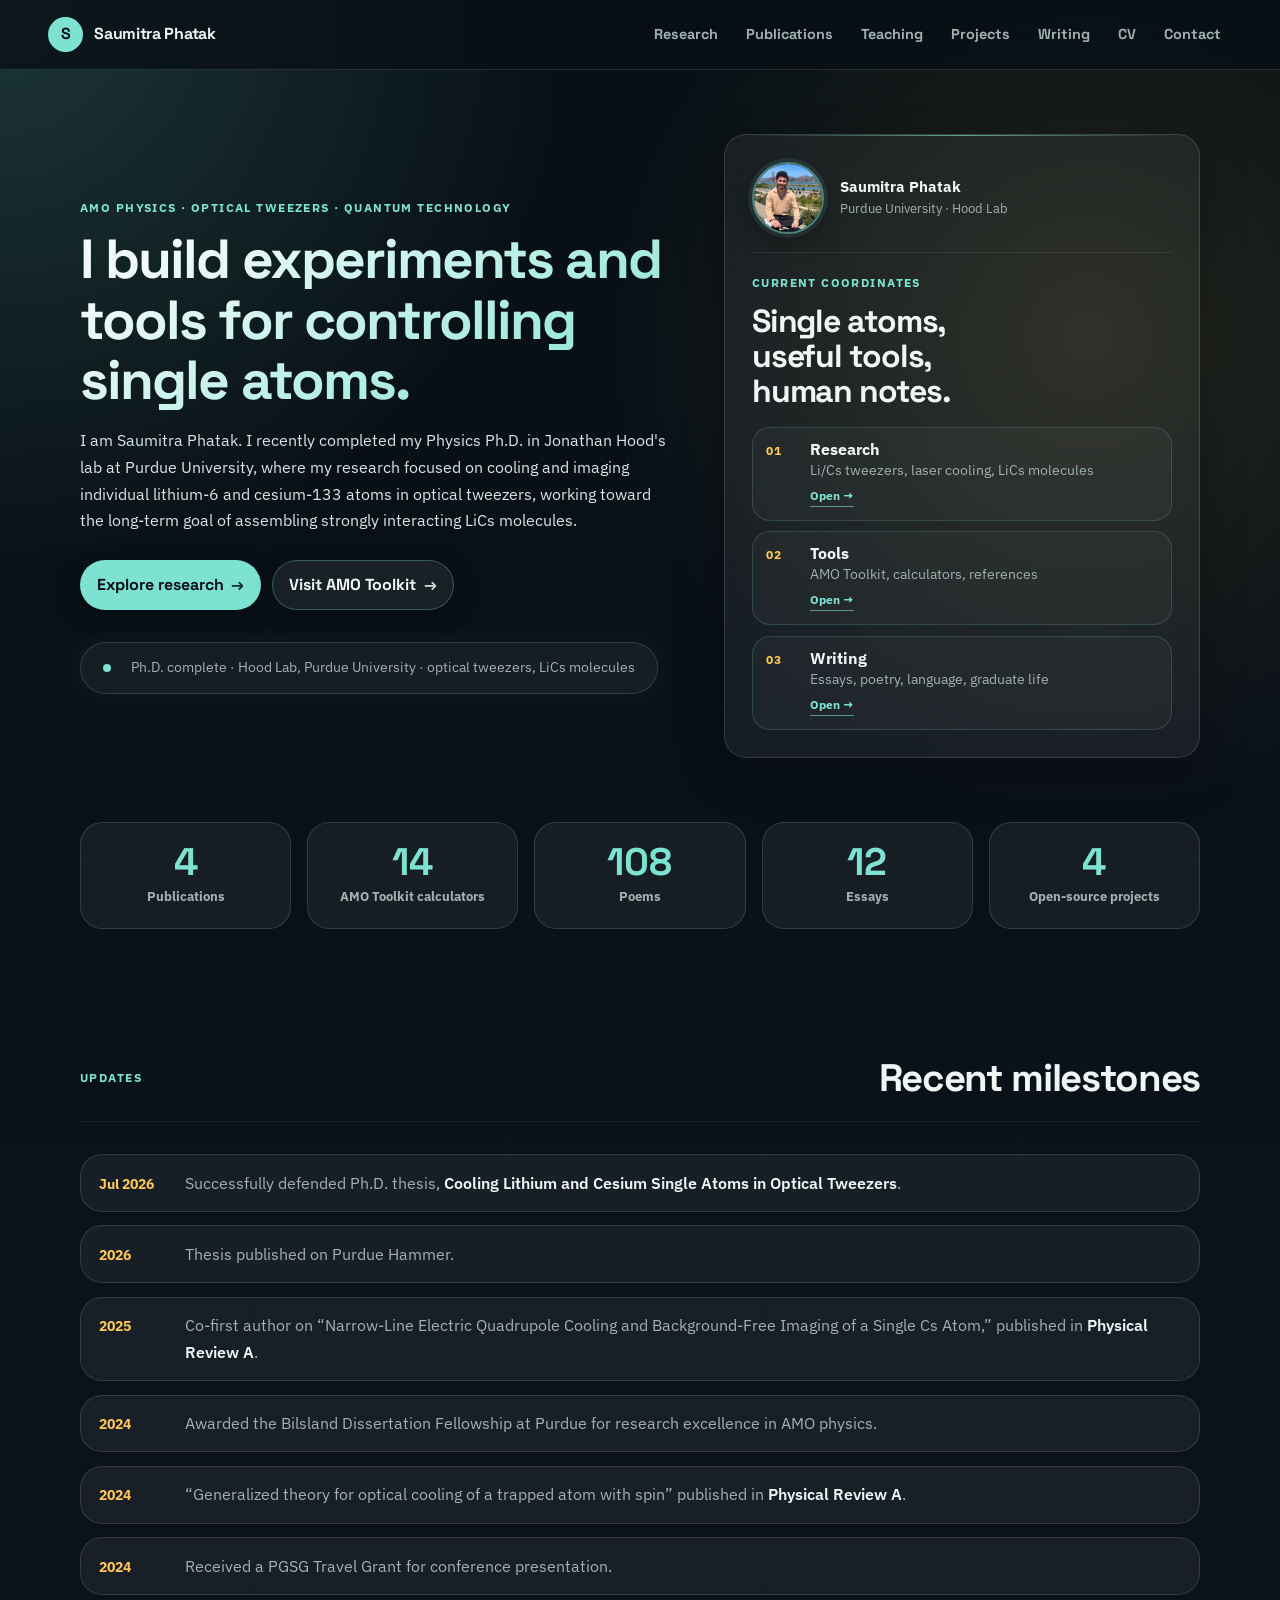
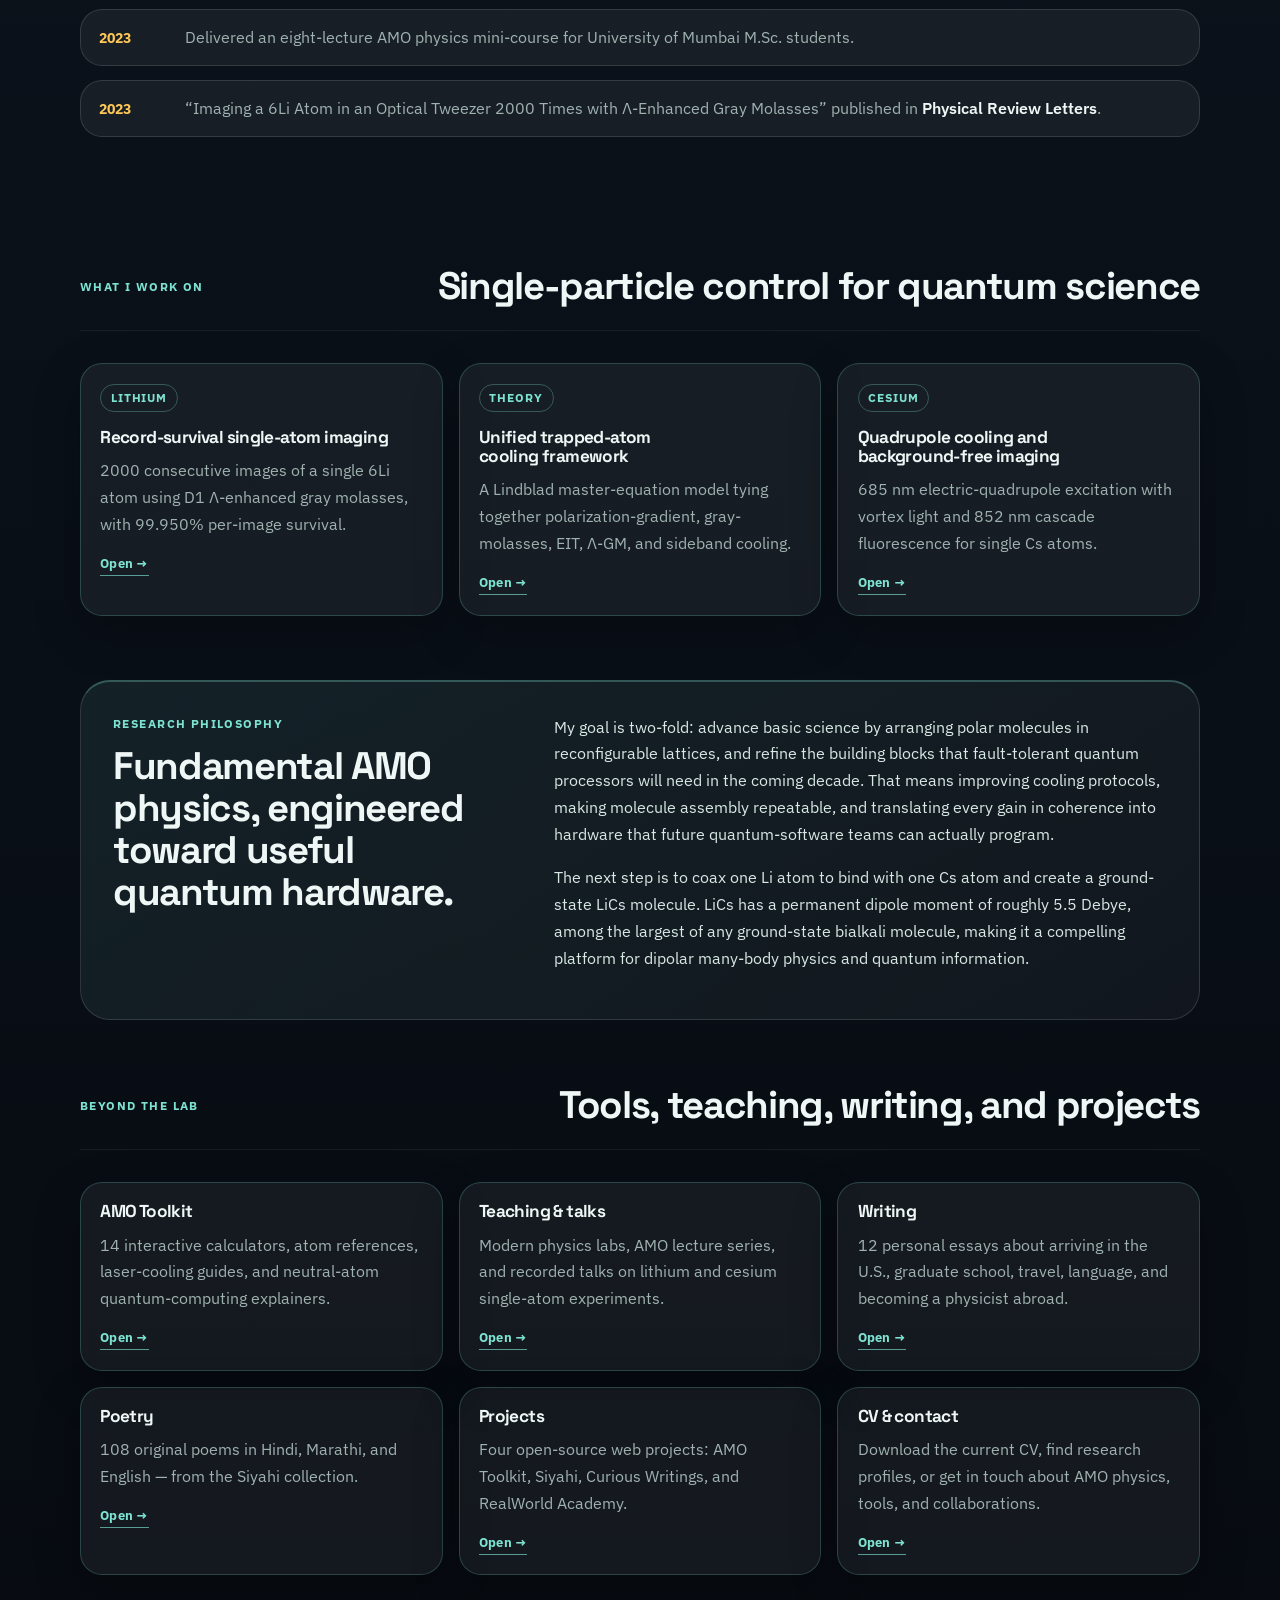
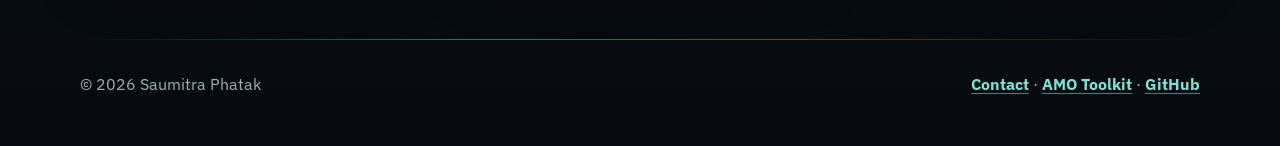
==== commit 043a2df3: "..." ====
--- a/index.html
+++ b/index.html
@@ -25,7 +25,7 @@
 <meta name="twitter:description" content="Personal website of Saumitra Phatak, an AMO physicist and recent Purdue Ph.D. working on optical tweezers, single lithium and cesium atoms, laser cooling, and LiCs molecule assembly.">
 <meta name="twitter:image" content="https://www.curious96.com/assets/saumitra.jpg">
   <link rel="icon" href="favicon.svg">
-  <link rel="preconnect" href="https://fonts.googleapis.com"><link rel="preconnect" href="https://fonts.gstatic.com" crossorigin><link href="https://fonts.googleapis.com/css2?family=IBM+Plex+Sans:wght@400;500;600;700;800&family=Space+Grotesk:wght@500;600;700&display=swap" rel="stylesheet"><link rel="stylesheet" href="css/styles.css">
+  <link rel="preconnect" href="https://fonts.googleapis.com"><link rel="preconnect" href="https://fonts.gstatic.com" crossorigin><link href="https://fonts.googleapis.com/css2?family=IBM+Plex+Sans:wght@400;500;600;700;800&family=Space+Grotesk:wght@500;600;700&display=swap" rel="stylesheet"><link rel="stylesheet" href="css/styles.css?v=20260908">
 <script type="application/ld+json">
 {
   "@context": "https://schema.org",
@@ -113,7 +113,7 @@
       <div class="stat-strip">
         <div class="stat-item"><span class="stat-number">4</span><span class="stat-label">Publications</span></div>
         <div class="stat-item"><span class="stat-number">14</span><span class="stat-label">AMO Toolkit calculators</span></div>
-        <div class="stat-item"><span class="stat-number">104</span><span class="stat-label">Poems</span></div>
+        <div class="stat-item"><span class="stat-number">108</span><span class="stat-label">Poems</span></div>
         <div class="stat-item"><span class="stat-number">12</span><span class="stat-label">Essays</span></div>
         <div class="stat-item"><span class="stat-number">4</span><span class="stat-label">Open-source projects</span></div>
       </div>
@@ -191,7 +191,7 @@
         </a>
         <a class="info-card" href="poetry.html">
           <h3>Poetry</h3>
-          <p>104 original poems in Hindi, Marathi, and English — from the Siyahi collection.</p>
+          <p>108 original poems in Hindi, Marathi, and English — from the Siyahi collection.</p>
         </a>
         <a class="info-card" href="projects.html">
           <h3>Projects</h3>
@@ -209,6 +209,6 @@
     <span>© <span data-year></span> Saumitra Phatak</span>
     <span><a href="contact.html">Contact</a> · <a href="https://amotoolkit.com" target="_blank" rel="noopener">AMO Toolkit</a> · <a href="https://github.com/saumitraphatak" target="_blank" rel="noopener">GitHub</a></span>
   </footer>
-  <script src="js/main.js"></script>
+  <script src="js/main.js?v=20260908"></script>
 </body>
 </html>
